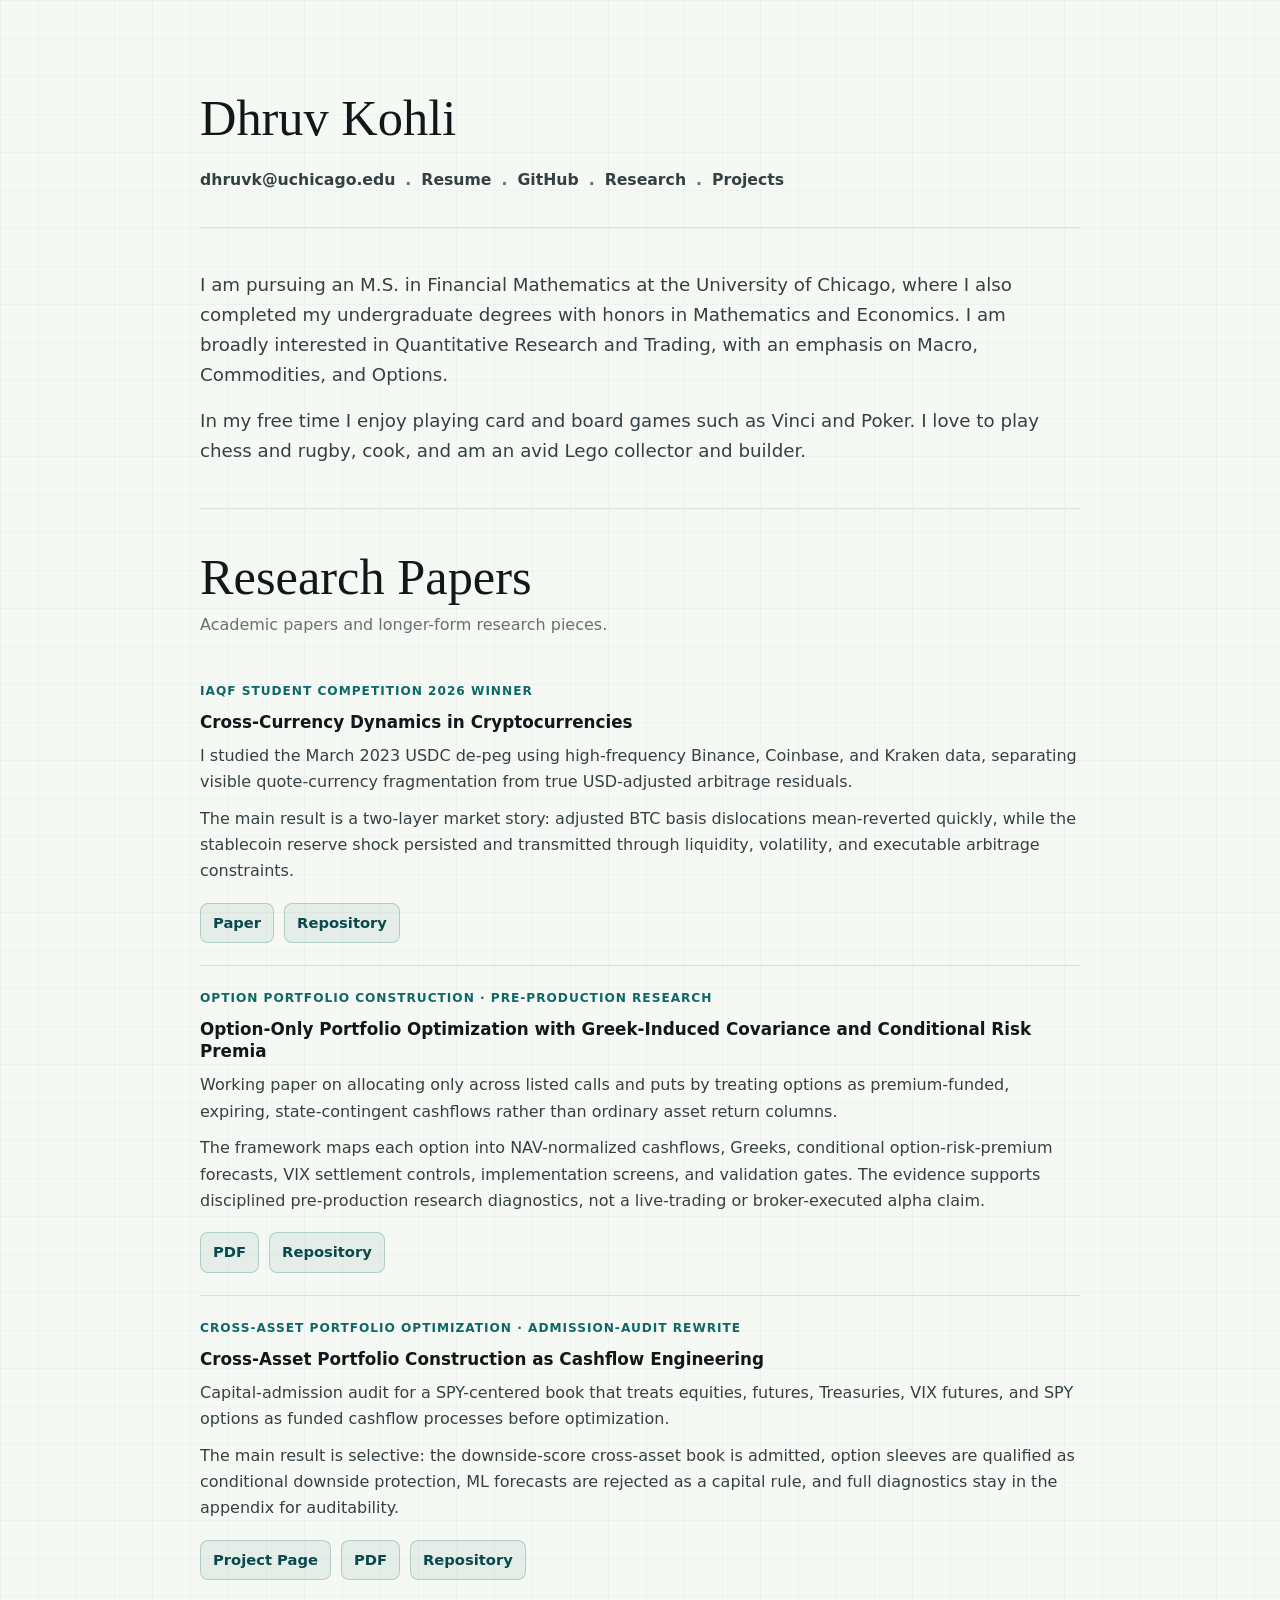
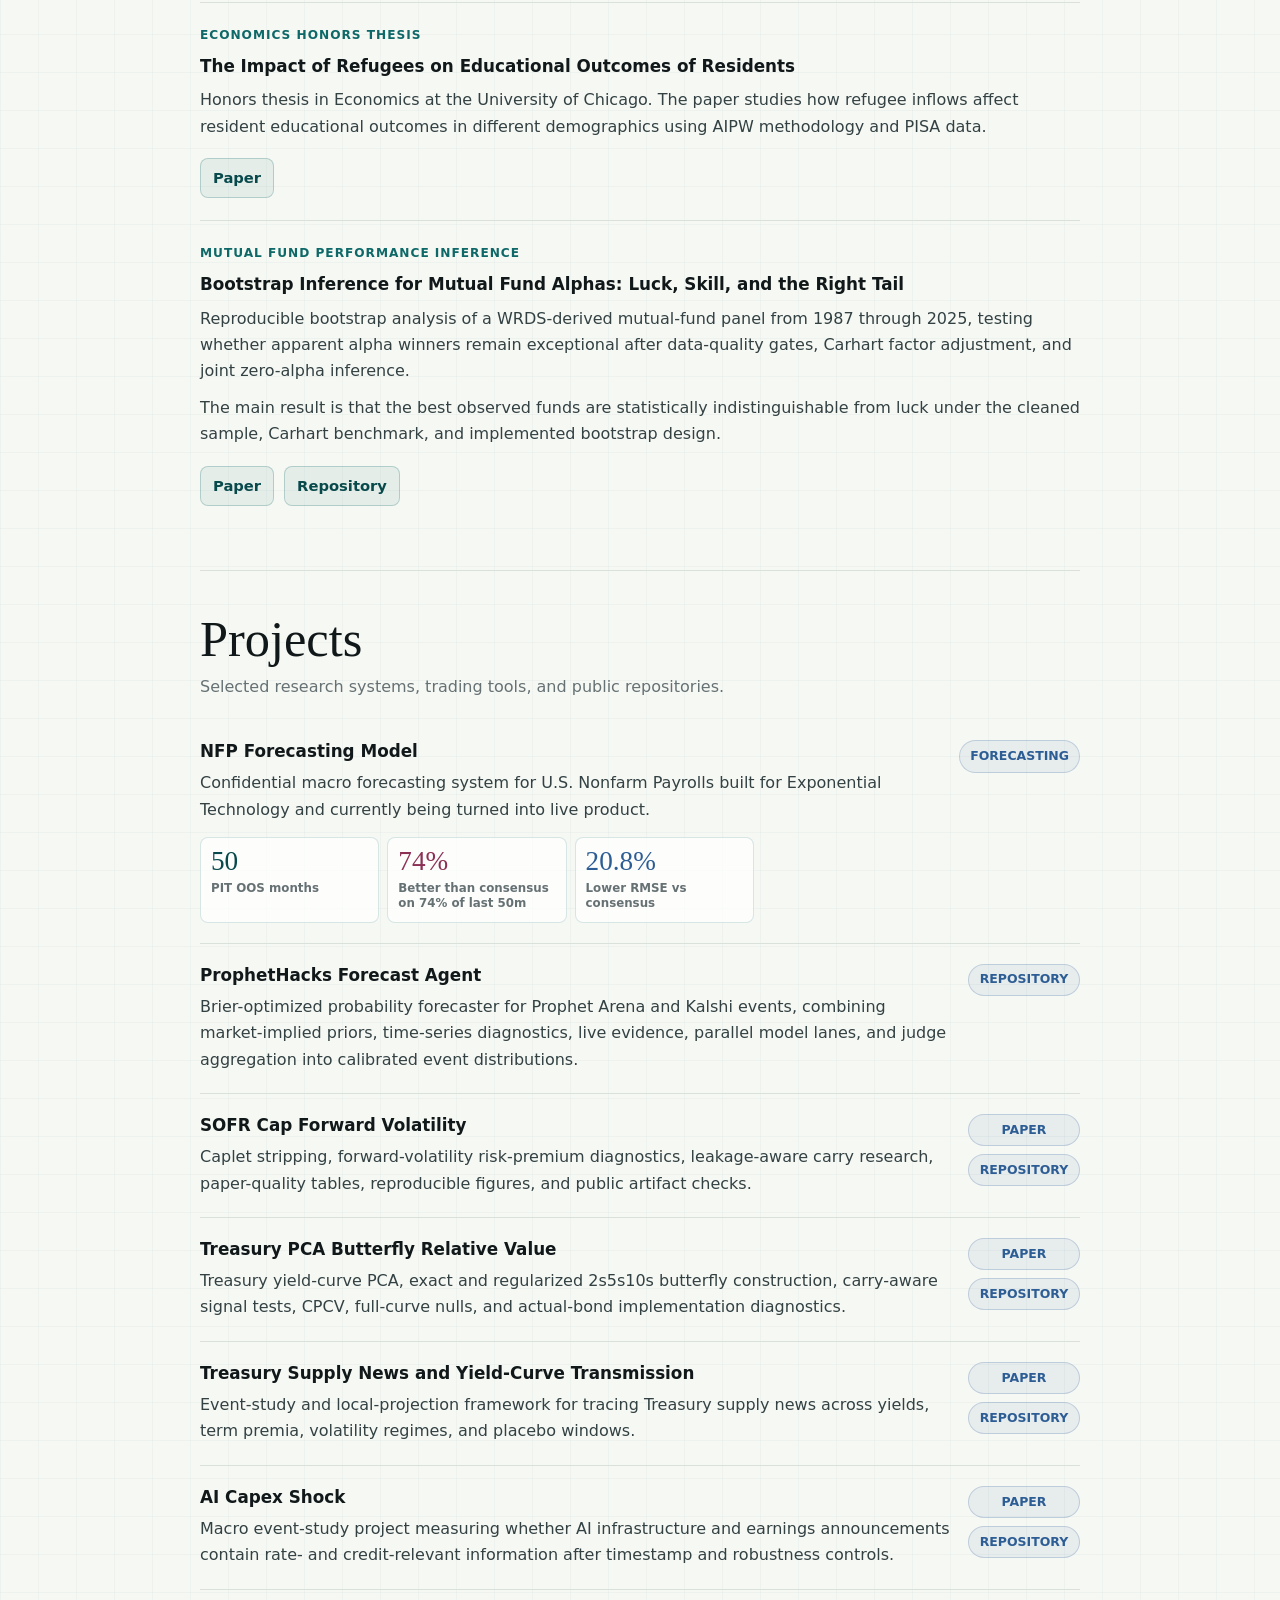
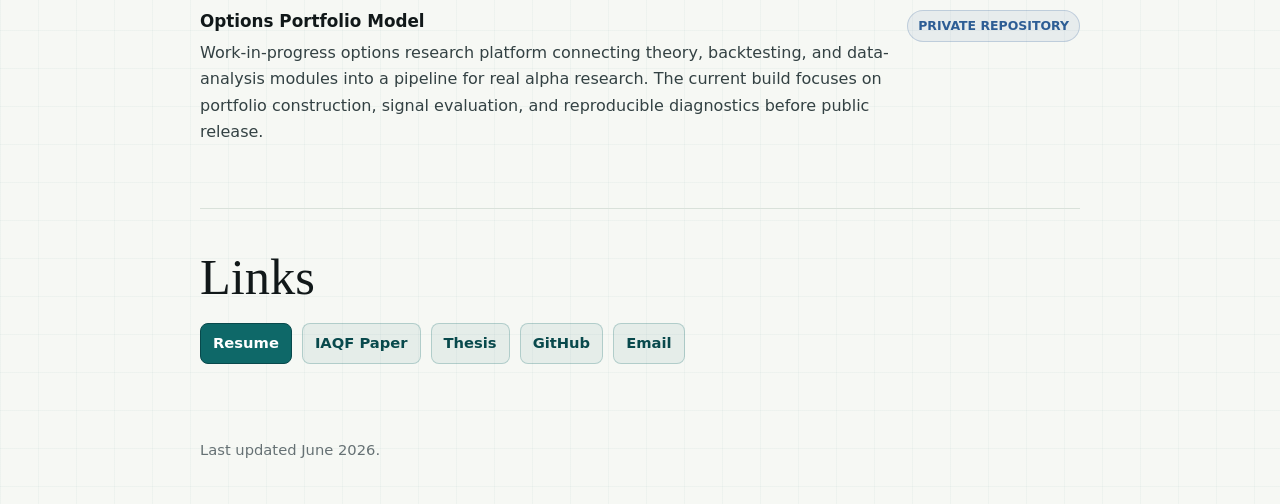
==== index.html @ 8ef43251 "Update cross-asset paper page" ====
<!doctype html>
<html lang="en">
  <head>
    <meta charset="utf-8">
    <meta name="viewport" content="width=device-width, initial-scale=1">
    <meta
      name="description"
      content="Dhruv Kohli's portfolio: papers, projects, market research systems, and resume."
    >
    <title>Dhruv Kohli</title>
    <link rel="stylesheet" href="styles.css">
  </head>
  <body>
    <a class="skip-link" href="#about">Skip to content</a>

    <main class="container">
      <header class="site-intro" id="top">
        <p class="eyebrow"></p>
        <h2>Dhruv Kohli</h2>

        <nav class="links" aria-label="Primary links">
          <a href="mailto:dhruvk@uchicago.edu">dhruvk@uchicago.edu</a>
          <span aria-hidden="true">.</span>
          <a href="assets/resume/Dhruv_Kohli_Resume.pdf">Resume</a>
          <span aria-hidden="true">.</span>
          <a href="https://github.com/dhruvk1432">GitHub</a>
          <span aria-hidden="true">.</span>
          <a href="#papers">Research</a>
          <span aria-hidden="true">.</span>
          <a href="#projects">Projects</a>
        </nav>
      </header>

      <section id="about" class="section about">
        <p>

          I am pursuing an M.S. in Financial Mathematics at the University of
          Chicago, where I also completed my undergraduate degrees with honors 
          in Mathematics and Economics. I am broadly interested in Quantitative Research
          and Trading, with an emphasis on Macro, Commodities, and Options. 
        </p>
        <p>
          In my free time I enjoy playing card and board games such as Vinci and Poker. 
          I love to play chess and rugby, cook, and am an avid Lego collector and builder.
        </p>
      </section>

      <section id="papers" class="section">
        <div class="section-heading">
          <h2>Research Papers</h2>
          <p>Academic papers and longer-form research pieces.</p>
        </div>

        <article class="paper-card">
          <div class="item-main">
            <p class="kicker">IAQF Student Competition 2026 Winner</p>
            <h3>
              <a href="assets/papers/IAQF_Inefficient_Markets_2026.pdf">
                Cross-Currency Dynamics in Cryptocurrencies
              </a>
            </h3>
            <p>
              I studied the March 2023 USDC de-peg using high-frequency Binance,
              Coinbase, and Kraken data, separating visible quote-currency
              fragmentation from true USD-adjusted arbitrage residuals.
            </p>
            <p>
              The main result is a two-layer market story: adjusted BTC basis
              dislocations mean-reverted quickly, while the stablecoin reserve
              shock persisted and transmitted through liquidity, volatility, and
              executable arbitrage constraints.
            </p>
          </div>

          <div class="action-links" aria-label="IAQF links">
            <a href="assets/papers/IAQF_Inefficient_Markets_2026.pdf">Paper</a>
            <a href="https://github.com/dhruvk1432/IAQF_2026_Inefficient_Markets">Repository</a>
          </div>
        </article>

        <article class="paper-card">
          <div class="item-main">
            <p class="kicker">Option Portfolio Construction · Pre-production Research</p>
            <h3>
              <a href="assets/papers/option_only_portfolio_optimization_dhruv_kohli.pdf?v=1.0.0">
                Option-Only Portfolio Optimization with Greek-Induced Covariance and Conditional Risk Premia
              </a>
            </h3>
            <p>
              Working paper on allocating only across listed calls and puts by
              treating options as premium-funded, expiring, state-contingent
              cashflows rather than ordinary asset return columns.
            </p>
            <p>
              The framework maps each option into NAV-normalized cashflows,
              Greeks, conditional option-risk-premium forecasts, VIX settlement
              controls, implementation screens, and validation gates. The
              evidence supports disciplined pre-production research diagnostics,
              not a live-trading or broker-executed alpha claim.
            </p>
          </div>

          <div class="action-links" aria-label="Option-only Markowitz paper links">
            <a href="assets/papers/option_only_portfolio_optimization_dhruv_kohli.pdf?v=1.0.0">PDF</a>
            <a href="https://github.com/dhruvk1432/Option_Portfolio_Greek_Risk_Premia">Repository</a>
          </div>
        </article>

        <article class="paper-card">
          <div class="item-main">
            <p class="kicker">Cross-Asset Portfolio Optimization &middot; Admission-Audit Rewrite</p>
            <h3>
              <a href="cross_asset_portfolio_cashflow_engineering.html">
                Cross-Asset Portfolio Construction as Cashflow Engineering
              </a>
            </h3>
            <p>
              Capital-admission audit for a SPY-centered book that treats
              equities, futures, Treasuries, VIX futures, and SPY options as
              funded cashflow processes before optimization.
            </p>
            <p>
              The main result is selective: the downside-score cross-asset book
              is admitted, option sleeves are qualified as conditional downside
              protection, ML forecasts are rejected as a capital rule, and full
              diagnostics stay in the appendix for auditability.
            </p>
          </div>

          <div class="action-links" aria-label="Cross-asset portfolio paper links">
            <a href="cross_asset_portfolio_cashflow_engineering.html">Project Page</a>
            <a href="assets/papers/cross_asset_portfolio_cashflow_engineering_dhruv_kohli.pdf?v=2026-06-27">PDF</a>
            <a href="https://github.com/dhruvk1432/Cross_Asset_Portfolio_Optimization">Repository</a>
          </div>
        </article>

        <article class="paper-card">
          <div class="item-main">
            <p class="kicker">Economics Honors Thesis</p>
            <h3>
              <a href="assets/papers/Dhruv_Kohli_Honors_Thesis.pdf">
                The Impact of Refugees on Educational Outcomes of Residents
              </a>
            </h3>
            <p>
              Honors thesis in Economics at the University of Chicago. The paper
              studies how refugee inflows affect resident educational outcomes in 
              different demographics using AIPW methodology and PISA data.
              
            </p>
          </div>
          <div class="action-links" aria-label="Thesis links">
            <a href="assets/papers/Dhruv_Kohli_Honors_Thesis.pdf">Paper</a>
          </div>
        </article>

        <article class="paper-card">
          <div class="item-main">
            <p class="kicker">Mutual Fund Performance Inference</p>
            <h3>
              <a href="assets/papers/Bootstrap_Inference_Mutual_Fund_Alphas.pdf">
                Bootstrap Inference for Mutual Fund Alphas: Luck, Skill, and the Right Tail
              </a>
            </h3>
            <p>
              Reproducible bootstrap analysis of a WRDS-derived mutual-fund
              panel from 1987 through 2025, testing whether apparent alpha
              winners remain exceptional after data-quality gates, Carhart
              factor adjustment, and joint zero-alpha inference.
            </p>
            <p>
              The main result is that the best observed funds are statistically
              indistinguishable from luck under the cleaned sample, Carhart
              benchmark, and implemented bootstrap design.
            </p>
          </div>
          <div class="action-links" aria-label="Mutual fund bootstrap paper links">
            <a href="assets/papers/Bootstrap_Inference_Mutual_Fund_Alphas.pdf">Paper</a>
            <a href="https://github.com/dhruvk1432/Mutual-Fund-Bootstrap-Inference">Repository</a>
          </div>
        </article>
      </section>

      <section id="projects" class="section">
        <div class="section-heading">
          <h2>Projects</h2>
          <p>Selected research systems, trading tools, and public repositories.</p>
        </div>

        <ul class="project-list">
          <li>
            <div>
              <h3>NFP Forecasting Model</h3>
              <p>
                Confidential macro forecasting system for U.S. Nonfarm Payrolls built 
                for Exponential Technology and currently being turned into live product.
                
              </p>
              <dl class="project-metrics" aria-label="NFP forecasting headline results">
                <div>
                  <dt>50</dt>
                  <dd>PIT OOS months</dd>
                </div>
                <div>
                  <dt>74%</dt>
                  <dd>Better than consensus on 74% of last 50m</dd>
                </div>
                <div>
                  <dt>20.8%</dt>
                  <dd>Lower RMSE vs consensus</dd>
                </div>
              </dl>
            </div>
            <span>Forecasting</span>
          </li>
          <li>
            <div>
              <h3>ProphetHacks Forecast Agent</h3>
              <p>
                Brier-optimized probability forecaster for Prophet Arena and
                Kalshi events, combining market-implied priors, time-series
                diagnostics, live evidence, parallel model lanes, and judge
                aggregation into calibrated event distributions.
              </p>
            </div>
            <div class="project-actions" aria-label="ProphetHacks Forecast Agent links">
              <a href="https://github.com/dhruvk1432/ProphetHacks">Repository</a>
            </div>
          </li>
          <li>
            <div>
              <h3>SOFR Cap Forward Volatility</h3>
              <p>
                Caplet stripping, forward-volatility risk-premium diagnostics,
                leakage-aware carry research, paper-quality tables, reproducible
                figures, and public artifact checks.
              </p>
            </div>
            <div class="project-actions" aria-label="SOFR Cap Forward Volatility links">
              <a href="assets/papers/SOFR_Cap_Forward_Volatility.pdf">Paper</a>
              <a href="https://github.com/dhruvk1432/SOFR_Cap_Forward_Volatility">Repository</a>
            </div>
          </li>
          <li>
            <div>
              <h3>Treasury PCA Butterfly Relative Value</h3>
              <p>
                Treasury yield-curve PCA, exact and regularized 2s5s10s
                butterfly construction, carry-aware signal tests, CPCV,
                full-curve nulls, and actual-bond implementation diagnostics.
              </p>
            </div>
            <div class="project-actions" aria-label="Treasury PCA Butterfly Relative Value links">
              <a href="assets/papers/Treasury_PCA_Butterfly_Relative_Value.pdf">Paper</a>
              <a href="https://github.com/dhruvk1432/Treasury-PCA-Butterfly-Relative-Value">Repository</a>
            </div>
          </li>
          <li>
            <div>
              <h3>Treasury Supply News and Yield-Curve Transmission</h3>
              <p>
                Event-study and local-projection framework for tracing Treasury
                supply news across yields, term premia, volatility regimes, and
                placebo windows.
              </p>
            </div>
            <div class="project-actions" aria-label="Treasury Supply News and Yield-Curve Transmission links">
              <a href="assets/papers/Treasury_Supply_News_Yield_Curve_Transmission.pdf">Paper</a>
              <a href="https://github.com/dhruvk1432/Advanced-Time-Series-Analysis/tree/main/Treasury-Supply-News-Yield-Curve-Transmission">Repository</a>
            </div>
          </li>
          <li>
            <div>
              <h3>AI Capex Shock</h3>
              <p>
                Macro event-study project measuring whether AI infrastructure
                and earnings announcements contain rate- and credit-relevant
                information after timestamp and robustness controls.
              </p>
            </div>
            <div class="project-actions" aria-label="AI Capex Shock links">
              <a href="assets/papers/AI_Capex_Shock.pdf">Paper</a>
              <a href="https://github.com/dhruvk1432/Advanced-Time-Series-Analysis/tree/main/AI-Capex-Shock">Repository</a>
            </div>
          </li>
          <li>
            <div>
              <h3>Options Portfolio Model</h3>
              <p>
                Work-in-progress options research platform connecting theory,
                backtesting, and data-analysis modules into a pipeline for real
                alpha research. The current build focuses on portfolio
                construction, signal evaluation, and reproducible diagnostics
                before public release.
              </p>
            </div>
            <div class="project-actions" aria-label="Options Portfolio Model links">
              <a href="https://github.com/dhruvk1432/Options_Portfolio_Model">Private Repository</a>
            </div>
          </li>
        </ul>
      </section>

      <section id="links" class="section">
        <div class="section-heading">
          <h2>Links</h2>
        </div>

        <div class="button-row">
          <a class="button primary" href="assets/resume/Dhruv_Kohli_Resume.pdf">Resume</a>
          <a class="button" href="assets/papers/IAQF_Inefficient_Markets_2026.pdf">IAQF Paper</a>
          <a class="button" href="assets/papers/Dhruv_Kohli_Honors_Thesis.pdf">Thesis</a>
          <a class="button" href="https://github.com/dhruvk1432">GitHub</a>
          <a class="button" href="mailto:dhruvk@uchicago.edu">Email</a>
        </div>
      </section>

      <footer class="site-footer">
        <p>Last updated June 2026.</p>
      </footer>
    </main>
  </body>
</html>
---- styles.css ----
:root {
  --bg: #f6f8f4;
  --ink: #111819;
  --ink-soft: #334143;
  --muted: #667174;
  --line: #d9e1da;
  --surface: #ffffff;
  --surface-soft: #f0f5ef;
  --teal: #0e6868;
  --teal-dark: #08494c;
  --berry: #8c3155;
  --amber: #b36522;
  --blue: #2d5d95;
  --max: 880px;
  --shadow: 0 16px 44px rgba(17, 24, 25, 0.08);
}

* {
  box-sizing: border-box;
}

html {
  scroll-behavior: smooth;
}

body {
  margin: 0;
  background:
    linear-gradient(90deg, rgba(14, 104, 104, 0.035) 1px, transparent 1px),
    linear-gradient(rgba(14, 104, 104, 0.035) 1px, transparent 1px),
    var(--bg);
  background-size: 38px 38px;
  color: var(--ink);
  font-family: Inter, ui-sans-serif, system-ui, -apple-system, BlinkMacSystemFont, "Segoe UI", sans-serif;
  line-height: 1.65;
}

a {
  color: var(--teal-dark);
  text-decoration-thickness: 1px;
  text-underline-offset: 0.18em;
}

a:hover,
a:focus-visible {
  color: var(--berry);
}

.skip-link {
  position: fixed;
  top: 12px;
  left: 12px;
  z-index: 10;
  padding: 9px 12px;
  border-radius: 8px;
  background: var(--ink);
  color: #ffffff;
  font-weight: 800;
  transform: translateY(-160%);
}

.skip-link:focus {
  transform: translateY(0);
}

.container {
  width: min(var(--max), calc(100% - 36px));
  margin: 0 auto;
  padding: clamp(46px, 8vw, 82px) 0 42px;
}

.site-intro {
  padding-bottom: 34px;
  border-bottom: 1px solid var(--line);
}

.eyebrow,
.kicker {
  margin: 0 0 10px;
  color: var(--teal);
  font-size: 0.76rem;
  font-weight: 900;
  letter-spacing: 0.08em;
  text-transform: uppercase;
}

h1,
h2,
h3,
p {
  overflow-wrap: break-word;
}

h1 {
  margin: 0;
  color: var(--ink);
  font-family: Georgia, "Times New Roman", serif;
  font-size: clamp(3.6rem, 12vw, 7rem);
  font-weight: 500;
  letter-spacing: 0;
  line-height: 0.92;
}

h2 {
  margin: 0;
  font-family: Georgia, "Times New Roman", serif;
  font-size: clamp(1.95rem, 5vw, 3.15rem);
  font-weight: 500;
  letter-spacing: 0;
  line-height: 1.05;
}

h3 {
  margin: 0;
  font-size: 1.05rem;
  font-weight: 850;
  line-height: 1.32;
}

p {
  margin: 0;
}

.links {
  display: flex;
  flex-wrap: wrap;
  gap: 7px 10px;
  margin-top: 22px;
  color: var(--muted);
  font-size: 0.98rem;
  font-weight: 720;
}

.links a {
  color: var(--ink-soft);
  text-decoration: none;
}

.links a:hover,
.links a:focus-visible {
  color: var(--teal-dark);
  text-decoration: underline;
}

.section {
  padding: 42px 0;
  border-bottom: 1px solid var(--line);
}

.section:last-of-type {
  border-bottom: 0;
}

.about {
  color: var(--ink-soft);
  font-size: clamp(1.03rem, 2vw, 1.14rem);
}

.about p + p {
  margin-top: 16px;
}

.section-heading {
  margin-bottom: 20px;
}

.section-heading p {
  margin-top: 8px;
  color: var(--muted);
}

.paper-card {
  padding: 22px 0;
  border-top: 1px solid var(--line);
}

.paper-card:first-of-type {
  border-top: 0;
}

.paper-card h3 a,
.project-list h3 a {
  color: var(--ink);
  text-decoration: none;
}

.paper-card h3 a:hover,
.paper-card h3 a:focus-visible,
.project-list h3 a:hover,
.project-list h3 a:focus-visible {
  color: var(--teal-dark);
  text-decoration: underline;
}

.item-main p:not(.kicker) {
  margin-top: 10px;
  color: var(--ink-soft);
}

.featured-paper {
  padding: 24px;
  border: 1px solid rgba(14, 104, 104, 0.18);
  border-radius: 8px;
  background: rgba(255, 255, 255, 0.72);
  box-shadow: var(--shadow);
}

.result-bubbles {
  display: grid;
  grid-template-columns: repeat(4, minmax(0, 1fr));
  gap: 10px;
  margin: 22px 0 0;
}

.result-bubbles div {
  min-height: 118px;
  padding: 14px;
  border: 1px solid var(--line);
  border-radius: 8px;
  background: var(--surface);
}

.result-bubbles dt {
  margin: 0;
  color: var(--teal-dark);
  font-family: Georgia, "Times New Roman", serif;
  font-size: clamp(1.6rem, 3.4vw, 2.45rem);
  line-height: 0.95;
}

.result-bubbles div:nth-child(2) dt {
  color: var(--berry);
}

.result-bubbles div:nth-child(3) dt {
  color: var(--blue);
}

.result-bubbles div:nth-child(4) dt {
  color: var(--amber);
}

.result-bubbles dd {
  margin: 9px 0 0;
  color: var(--muted);
  font-size: 0.88rem;
  line-height: 1.38;
}

.paper-results {
  margin-bottom: 4px;
}

.paper-results div {
  min-height: 150px;
}

.paper-results dt {
  font-size: clamp(1.2rem, 2.4vw, 1.72rem);
}

.action-links,
.button-row {
  display: flex;
  flex-wrap: wrap;
  gap: 10px;
  margin-top: 18px;
}

.action-links a,
.button {
  display: inline-flex;
  min-height: 39px;
  align-items: center;
  padding: 7px 12px;
  border: 1px solid rgba(14, 104, 104, 0.24);
  border-radius: 8px;
  background: rgba(14, 104, 104, 0.07);
  color: var(--teal-dark);
  font-size: 0.92rem;
  font-weight: 820;
  text-decoration: none;
}

.action-links a:hover,
.action-links a:focus-visible,
.button:hover,
.button:focus-visible {
  border-color: rgba(14, 104, 104, 0.48);
  background: #ffffff;
  color: var(--berry);
}

.button.primary {
  border-color: var(--teal-dark);
  background: var(--teal);
  color: #ffffff;
}

.button.primary:hover,
.button.primary:focus-visible {
  background: var(--teal-dark);
  color: #ffffff;
}

.project-list,
.plain-list {
  display: grid;
  gap: 0;
  margin: 0;
  padding: 0;
  list-style: none;
}

.project-list li {
  display: grid;
  grid-template-columns: minmax(0, 1fr) auto;
  gap: 18px;
  padding: 20px 0;
  border-top: 1px solid var(--line);
  align-items: start;
}

.project-list li:first-child {
  border-top: 0;
}

.project-list p,
.plain-list li {
  margin-top: 8px;
  color: var(--ink-soft);
}

.project-metrics {
  display: grid;
  grid-template-columns: repeat(4, minmax(0, 1fr));
  gap: 8px;
  margin: 14px 0 0;
}

.project-metrics div {
  min-height: 78px;
  padding: 10px;
  border: 1px solid rgba(14, 104, 104, 0.16);
  border-radius: 8px;
  background: rgba(255, 255, 255, 0.72);
}

.project-metrics dt {
  color: var(--teal-dark);
  font-family: Georgia, "Times New Roman", serif;
  font-size: clamp(1.25rem, 2.6vw, 1.7rem);
  line-height: 1;
}

.project-metrics div:nth-child(2) dt {
  color: var(--berry);
}

.project-metrics div:nth-child(3) dt {
  color: var(--blue);
}

.project-metrics div:nth-child(4) dt {
  color: var(--amber);
}

.project-metrics dd {
  margin: 6px 0 0;
  color: var(--muted);
  font-size: 0.74rem;
  font-weight: 720;
  line-height: 1.28;
}

.project-list span {
  display: inline-flex;
  min-height: 32px;
  align-items: center;
  padding: 5px 10px;
  border: 1px solid rgba(45, 93, 149, 0.22);
  border-radius: 999px;
  background: rgba(45, 93, 149, 0.07);
  color: var(--blue);
  font-size: 0.78rem;
  font-weight: 900;
  white-space: nowrap;
  text-transform: uppercase;
}

.project-actions {
  display: grid;
  gap: 8px;
  min-width: 112px;
}

.project-actions a {
  display: inline-flex;
  min-height: 32px;
  align-items: center;
  justify-content: center;
  padding: 5px 10px;
  border: 1px solid rgba(45, 93, 149, 0.22);
  border-radius: 999px;
  background: rgba(45, 93, 149, 0.07);
  color: var(--blue);
  font-size: 0.78rem;
  font-weight: 900;
  line-height: 1.15;
  text-decoration: none;
  text-transform: uppercase;
}

.project-actions a:hover,
.project-actions a:focus-visible {
  border-color: rgba(14, 104, 104, 0.46);
  background: #ffffff;
  color: var(--berry);
}

.paper-page .site-intro {
  padding-bottom: 28px;
}

.paper-detail {
  color: var(--ink-soft);
  font-size: clamp(1rem, 1.8vw, 1.08rem);
}

.paper-detail p + p {
  margin-top: 14px;
}

.paper-byline {
  margin-bottom: 14px;
  color: var(--ink);
  font-weight: 820;
}

.paper-actions {
  display: flex;
  flex-wrap: wrap;
  gap: 10px;
  margin-top: 20px;
}

.repro-block {
  overflow-x: auto;
  margin: 0;
  padding: 16px;
  border: 1px solid rgba(14, 104, 104, 0.18);
  border-radius: 8px;
  background: var(--surface);
  color: var(--ink);
  font-size: 0.91rem;
  line-height: 1.55;
}

.disclaimer {
  margin-top: 16px;
  color: var(--muted);
  font-size: 0.94rem;
}

.figure-grid {
  display: grid;
  gap: 22px;
}

.figure-grid figure {
  margin: 0;
  padding: 0;
}

.figure-grid img {
  display: block;
  width: 100%;
  height: auto;
  border: 1px solid var(--line);
  border-radius: 8px;
  background: #ffffff;
}

.figure-grid figcaption {
  margin-top: 9px;
  color: var(--muted);
  font-size: 0.9rem;
  line-height: 1.42;
}

.plain-list li {
  padding: 15px 0;
  border-top: 1px solid var(--line);
}

.plain-list li:first-child {
  border-top: 0;
}

.site-footer {
  padding-top: 32px;
  color: var(--muted);
  font-size: 0.92rem;
}

@media (max-width: 760px) {
  .container {
    width: min(100% - 28px, var(--max));
    padding-top: 34px;
  }

  .section {
    padding: 34px 0;
  }

  .featured-paper {
    padding: 18px;
  }

  .result-bubbles {
    grid-template-columns: repeat(2, minmax(0, 1fr));
  }

  .project-list li {
    grid-template-columns: minmax(0, 1fr);
    gap: 10px;
  }

  .project-list span,
  .project-actions {
    width: fit-content;
  }

  .project-actions {
    grid-auto-flow: column;
    grid-auto-columns: max-content;
  }
}

@media (max-width: 460px) {
  .links {
    display: block;
  }

  .links span {
    display: none;
  }

  .links a {
    display: inline-block;
    margin: 0 12px 8px 0;
  }

  .result-bubbles {
    grid-template-columns: 1fr;
  }

  .project-metrics {
    grid-template-columns: repeat(2, minmax(0, 1fr));
  }
}
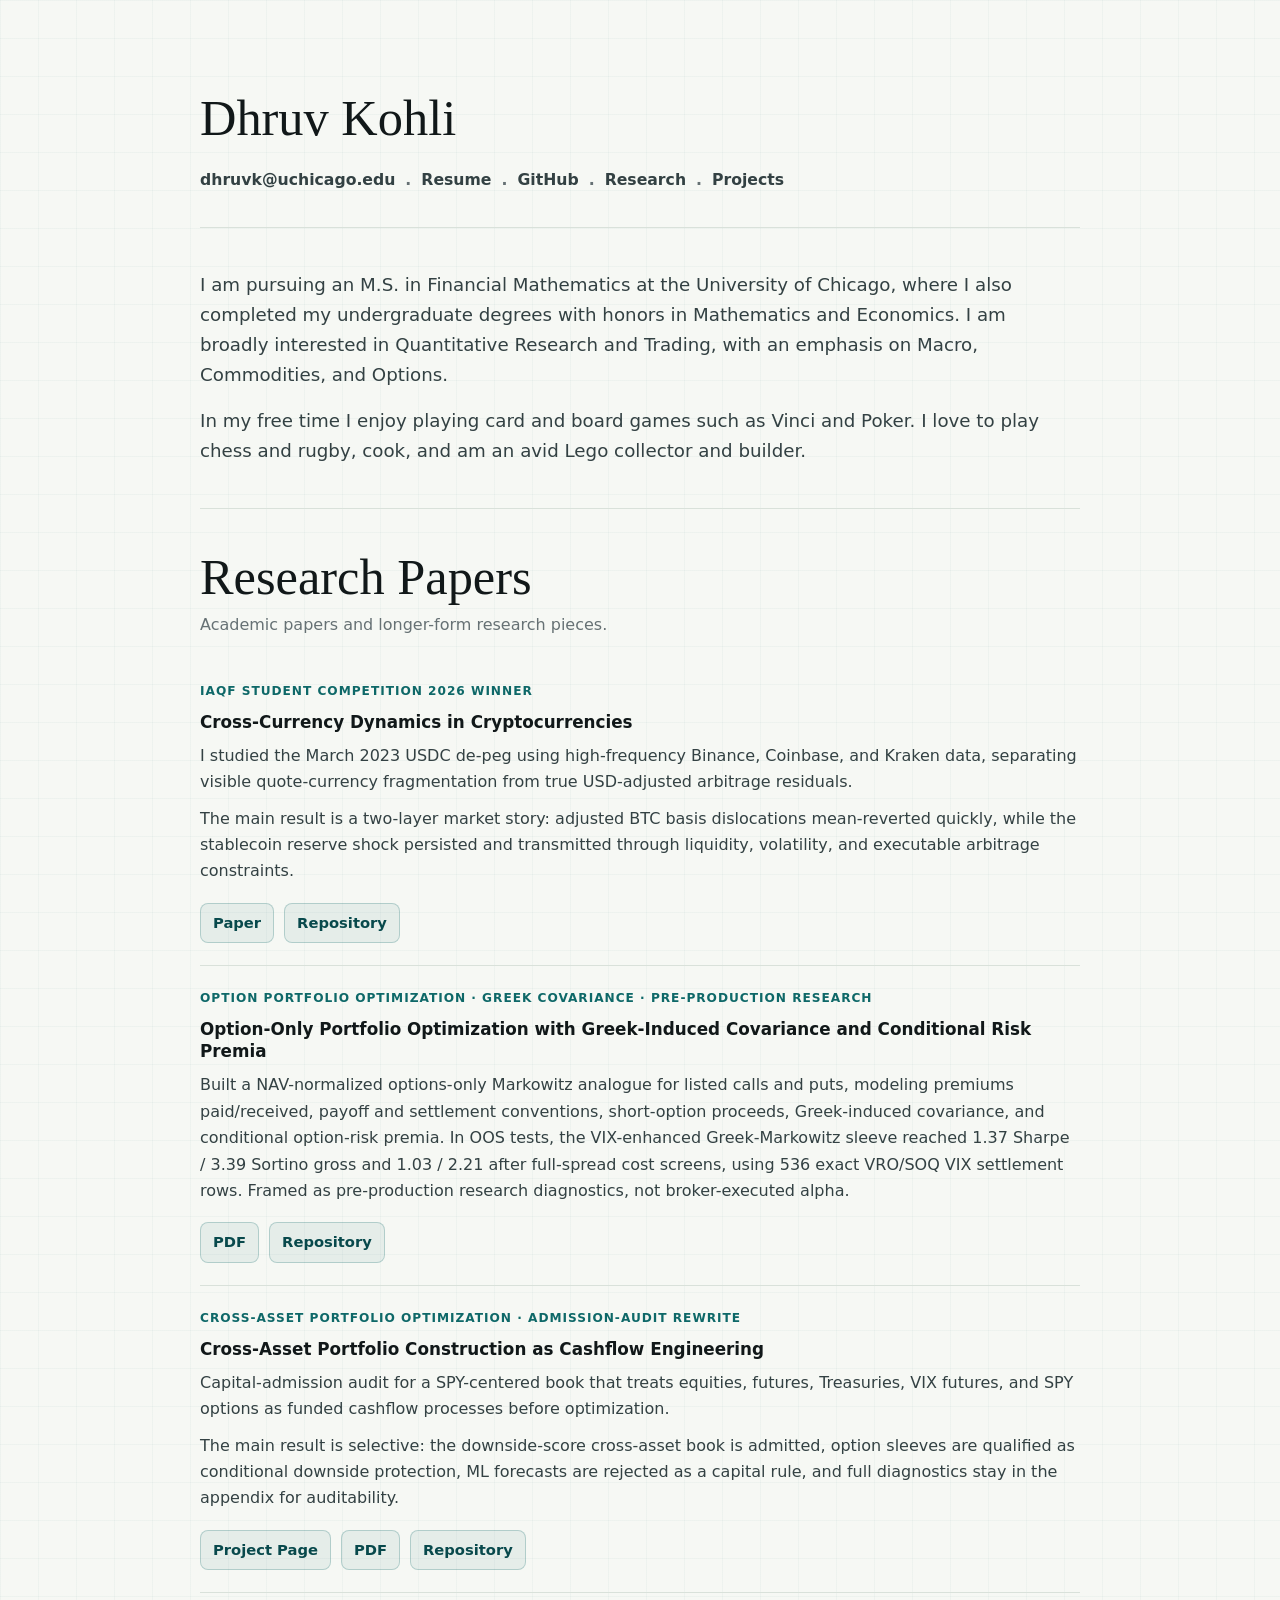
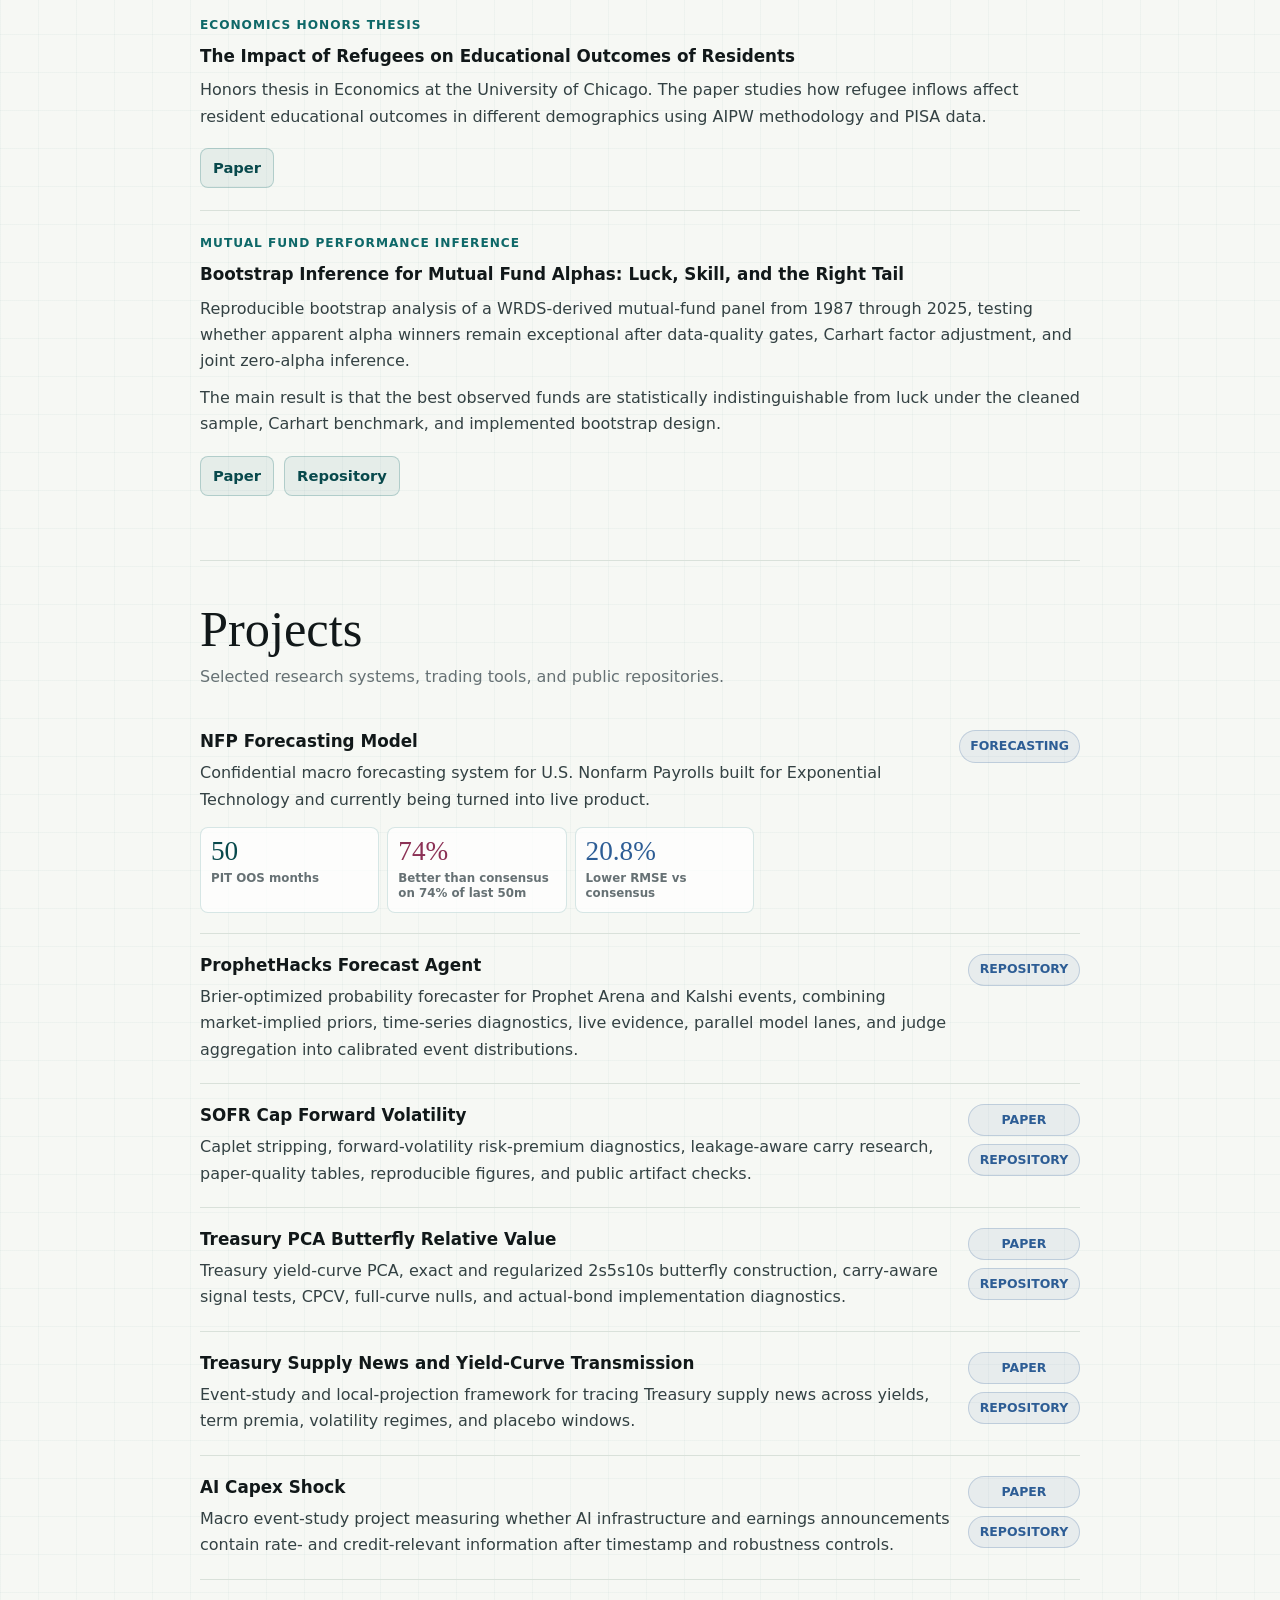
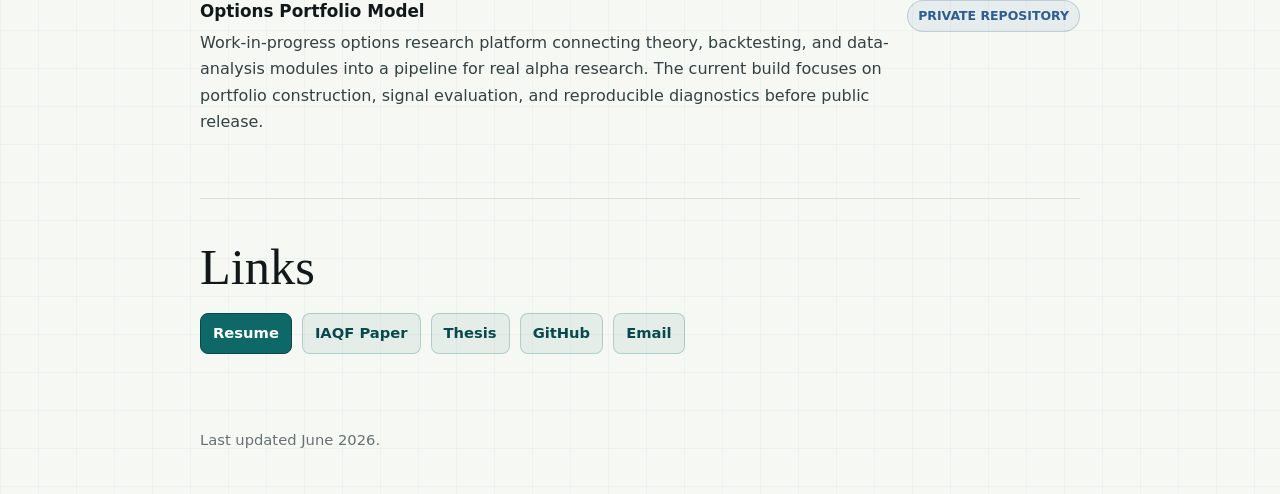
==== commit f386eef4: "Update option paper website description" ====
--- a/index.html
+++ b/index.html
@@ -80,27 +80,25 @@
 
         <article class="paper-card">
           <div class="item-main">
-            <p class="kicker">Option Portfolio Construction · Pre-production Research</p>
+            <p class="kicker">Option Portfolio Optimization · Greek Covariance · Pre-production Research</p>
             <h3>
               <a href="assets/papers/option_only_portfolio_optimization_dhruv_kohli.pdf?v=1.0.0">
                 Option-Only Portfolio Optimization with Greek-Induced Covariance and Conditional Risk Premia
               </a>
             </h3>
             <p>
-              Working paper on allocating only across listed calls and puts by
-              treating options as premium-funded, expiring, state-contingent
-              cashflows rather than ordinary asset return columns.
-            </p>
-            <p>
-              The framework maps each option into NAV-normalized cashflows,
-              Greeks, conditional option-risk-premium forecasts, VIX settlement
-              controls, implementation screens, and validation gates. The
-              evidence supports disciplined pre-production research diagnostics,
-              not a live-trading or broker-executed alpha claim.
-            </p>
-          </div>
-
-          <div class="action-links" aria-label="Option-only Markowitz paper links">
+              Built a NAV-normalized options-only Markowitz analogue for listed
+              calls and puts, modeling premiums paid/received, payoff and
+              settlement conventions, short-option proceeds, Greek-induced
+              covariance, and conditional option-risk premia. In OOS tests, the
+              VIX-enhanced Greek-Markowitz sleeve reached 1.37 Sharpe / 3.39
+              Sortino gross and 1.03 / 2.21 after full-spread cost screens,
+              using 536 exact VRO/SOQ VIX settlement rows. Framed as
+              pre-production research diagnostics, not broker-executed alpha.
+            </p>
+          </div>
+
+          <div class="action-links" aria-label="Option-only portfolio optimization paper links">
             <a href="assets/papers/option_only_portfolio_optimization_dhruv_kohli.pdf?v=1.0.0">PDF</a>
             <a href="https://github.com/dhruvk1432/Option_Portfolio_Greek_Risk_Premia">Repository</a>
           </div>
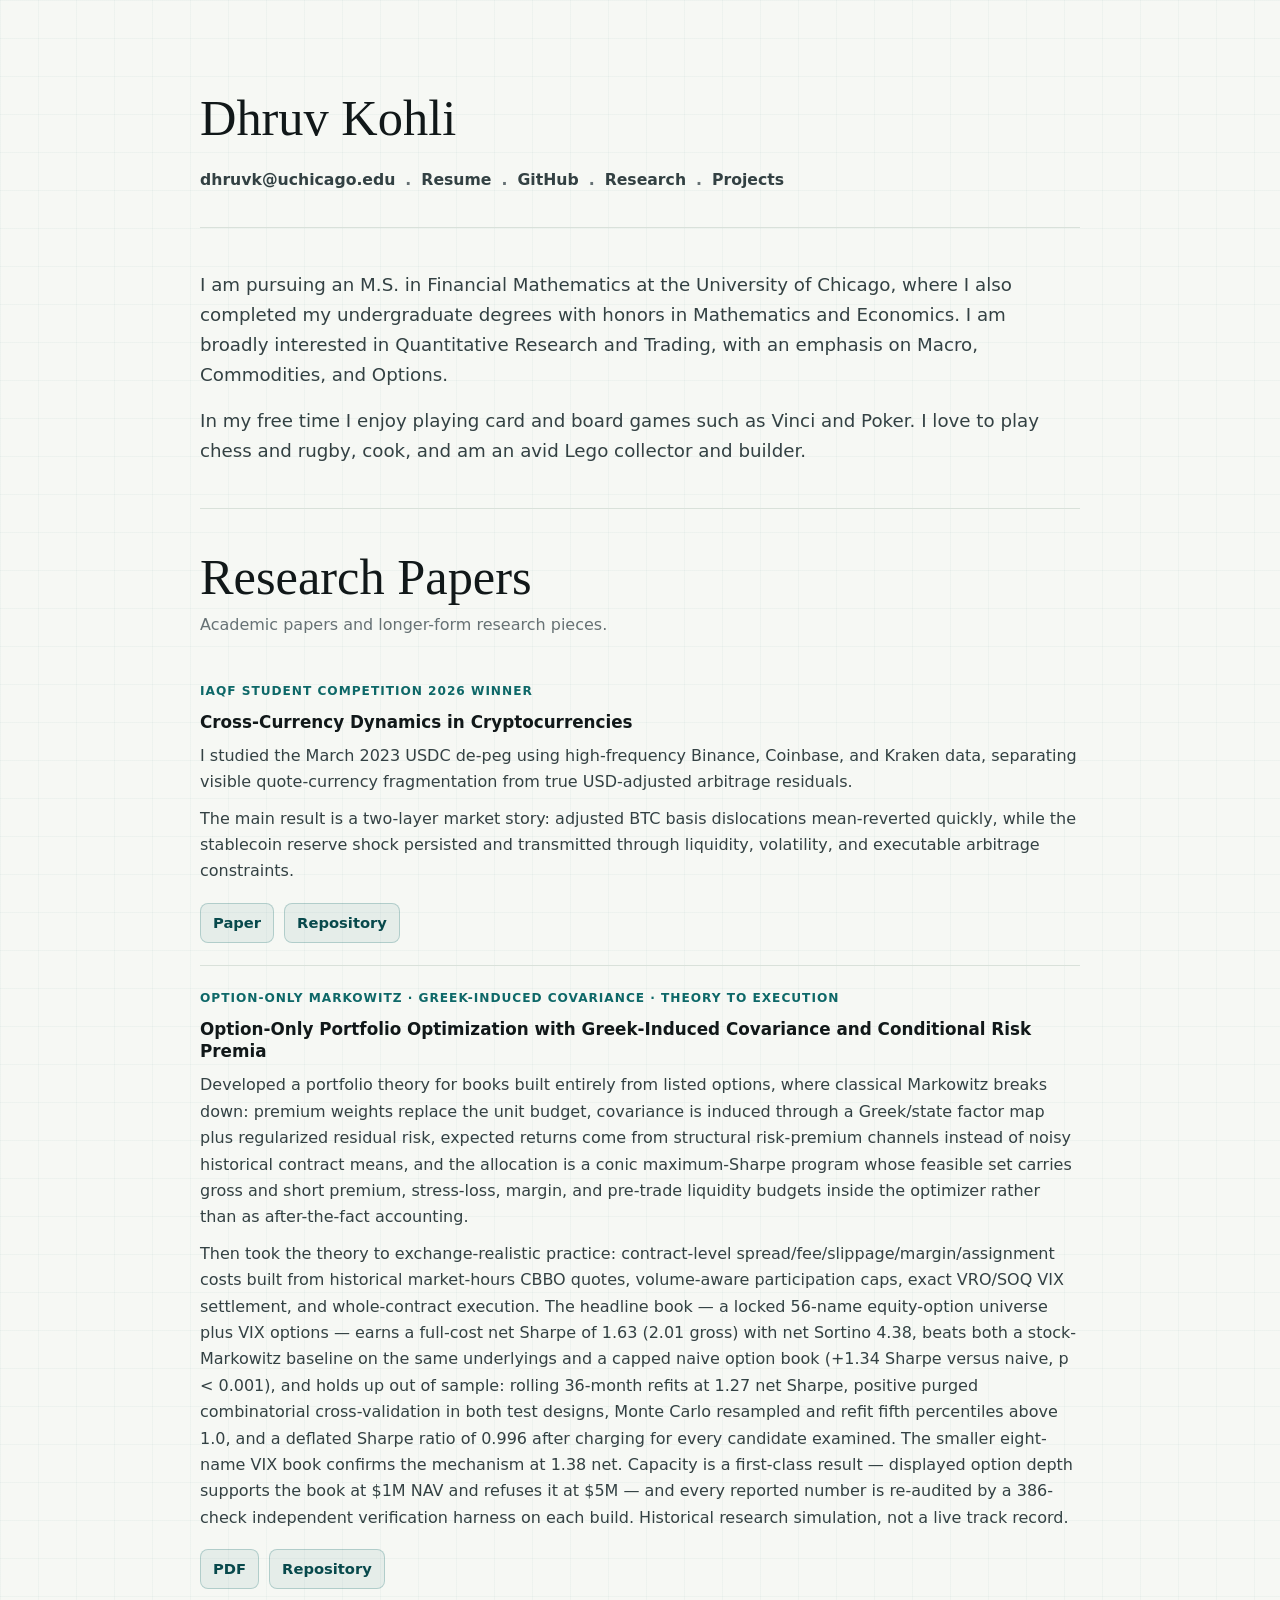
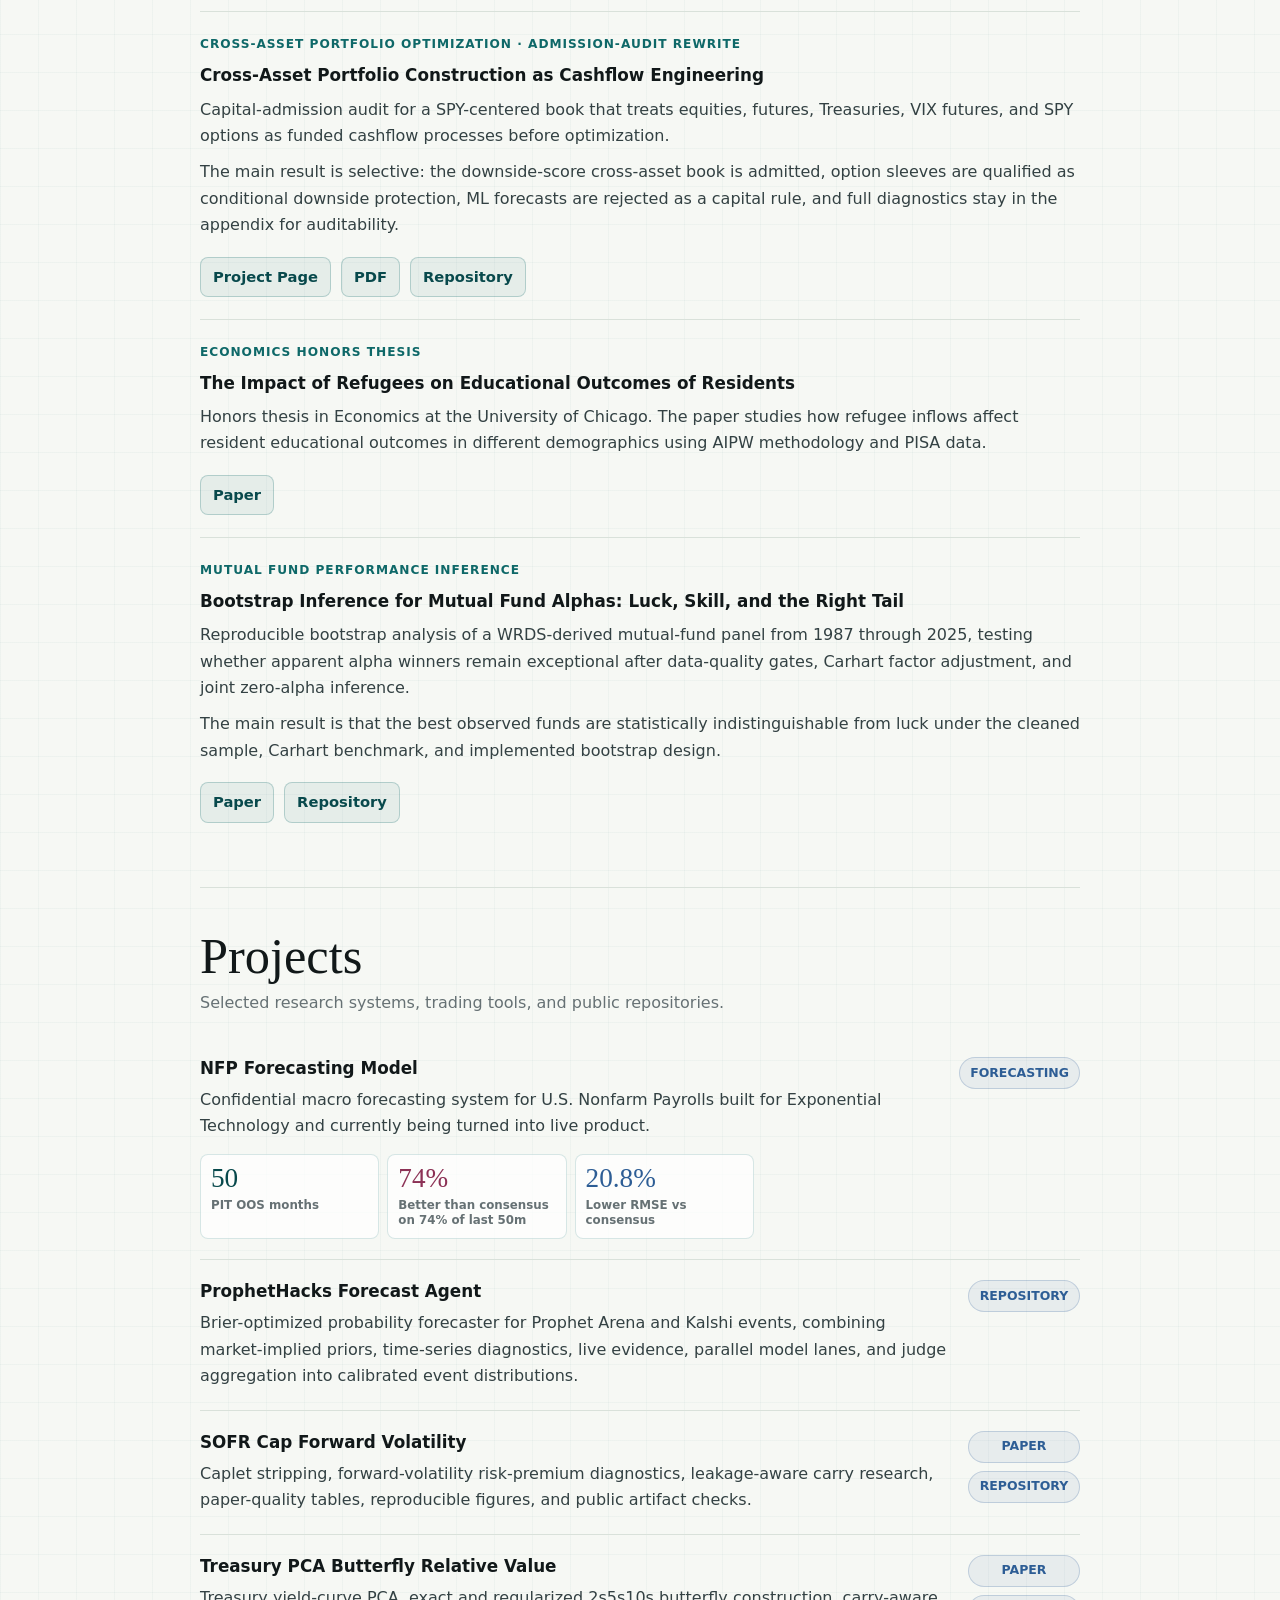
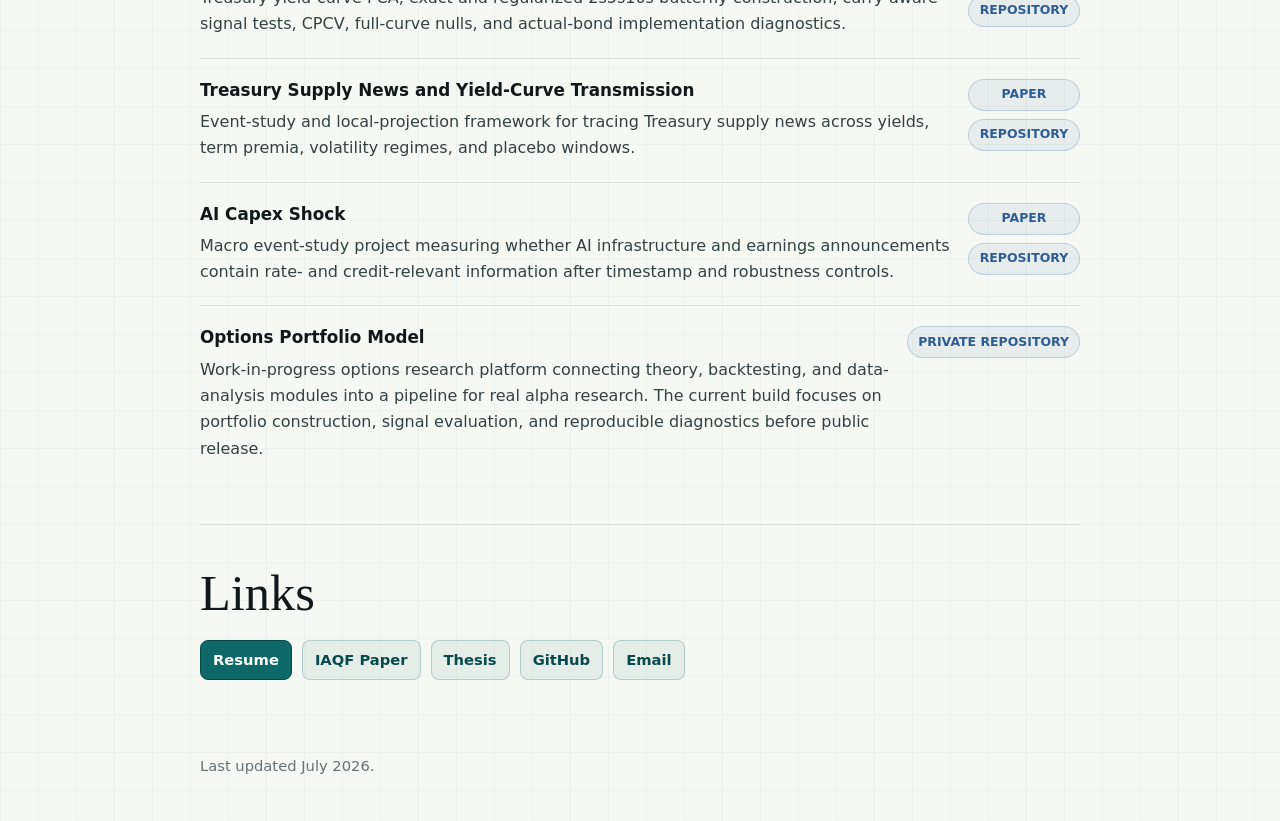
==== commit 901d6c85: "Update option paper: final PDF, stronger theory-to-practice blurb Replace the option-only portfolio " ====
--- a/index.html
+++ b/index.html
@@ -80,26 +80,48 @@
 
         <article class="paper-card">
           <div class="item-main">
-            <p class="kicker">Option Portfolio Optimization · Greek Covariance · Pre-production Research</p>
-            <h3>
-              <a href="assets/papers/option_only_portfolio_optimization_dhruv_kohli.pdf?v=1.0.0">
+            <p class="kicker">Option-Only Markowitz &middot; Greek-Induced Covariance &middot; Theory to Execution</p>
+            <h3>
+              <a href="assets/papers/option_only_portfolio_optimization_dhruv_kohli.pdf?v=2026-07-08">
                 Option-Only Portfolio Optimization with Greek-Induced Covariance and Conditional Risk Premia
               </a>
             </h3>
             <p>
-              Built a NAV-normalized options-only Markowitz analogue for listed
-              calls and puts, modeling premiums paid/received, payoff and
-              settlement conventions, short-option proceeds, Greek-induced
-              covariance, and conditional option-risk premia. In OOS tests, the
-              VIX-enhanced Greek-Markowitz sleeve reached 1.37 Sharpe / 3.39
-              Sortino gross and 1.03 / 2.21 after full-spread cost screens,
-              using 536 exact VRO/SOQ VIX settlement rows. Framed as
-              pre-production research diagnostics, not broker-executed alpha.
+              Developed a portfolio theory for books built entirely from listed
+              options, where classical Markowitz breaks down: premium weights
+              replace the unit budget, covariance is induced through a
+              Greek/state factor map plus regularized residual risk, expected
+              returns come from structural risk-premium channels instead of
+              noisy historical contract means, and the allocation is a conic
+              maximum-Sharpe program whose feasible set carries gross and short
+              premium, stress-loss, margin, and pre-trade liquidity budgets
+              inside the optimizer rather than as after-the-fact accounting.
+            </p>
+            <p>
+              Then took the theory to exchange-realistic practice: contract-level
+              spread/fee/slippage/margin/assignment costs built from historical
+              market-hours CBBO quotes, volume-aware participation caps, exact
+              VRO/SOQ VIX settlement, and whole-contract execution. The headline
+              book &mdash; a locked 56-name equity-option universe plus VIX
+              options &mdash; earns a full-cost net Sharpe of 1.63 (2.01 gross)
+              with net Sortino 4.38, beats both a stock-Markowitz baseline on
+              the same underlyings and a capped naive option book (+1.34 Sharpe
+              versus naive, p &lt; 0.001), and holds up out of sample: rolling
+              36-month refits at 1.27 net Sharpe, positive purged combinatorial
+              cross-validation in both test designs, Monte Carlo resampled and
+              refit fifth percentiles above 1.0, and a deflated Sharpe ratio of
+              0.996 after charging for every candidate examined. The smaller
+              eight-name VIX book confirms the mechanism at 1.38 net. Capacity
+              is a first-class result &mdash; displayed option depth supports
+              the book at $1M NAV and refuses it at $5M &mdash; and every
+              reported number is re-audited by a 386-check independent
+              verification harness on each build. Historical research
+              simulation, not a live track record.
             </p>
           </div>
 
           <div class="action-links" aria-label="Option-only portfolio optimization paper links">
-            <a href="assets/papers/option_only_portfolio_optimization_dhruv_kohli.pdf?v=1.0.0">PDF</a>
+            <a href="assets/papers/option_only_portfolio_optimization_dhruv_kohli.pdf?v=2026-07-08">PDF</a>
             <a href="https://github.com/dhruvk1432/Option_Portfolio_Greek_Risk_Premia">Repository</a>
           </div>
         </article>
@@ -314,7 +336,7 @@
       </section>
 
       <footer class="site-footer">
-        <p>Last updated June 2026.</p>
+        <p>Last updated July 2026.</p>
       </footer>
     </main>
   </body>
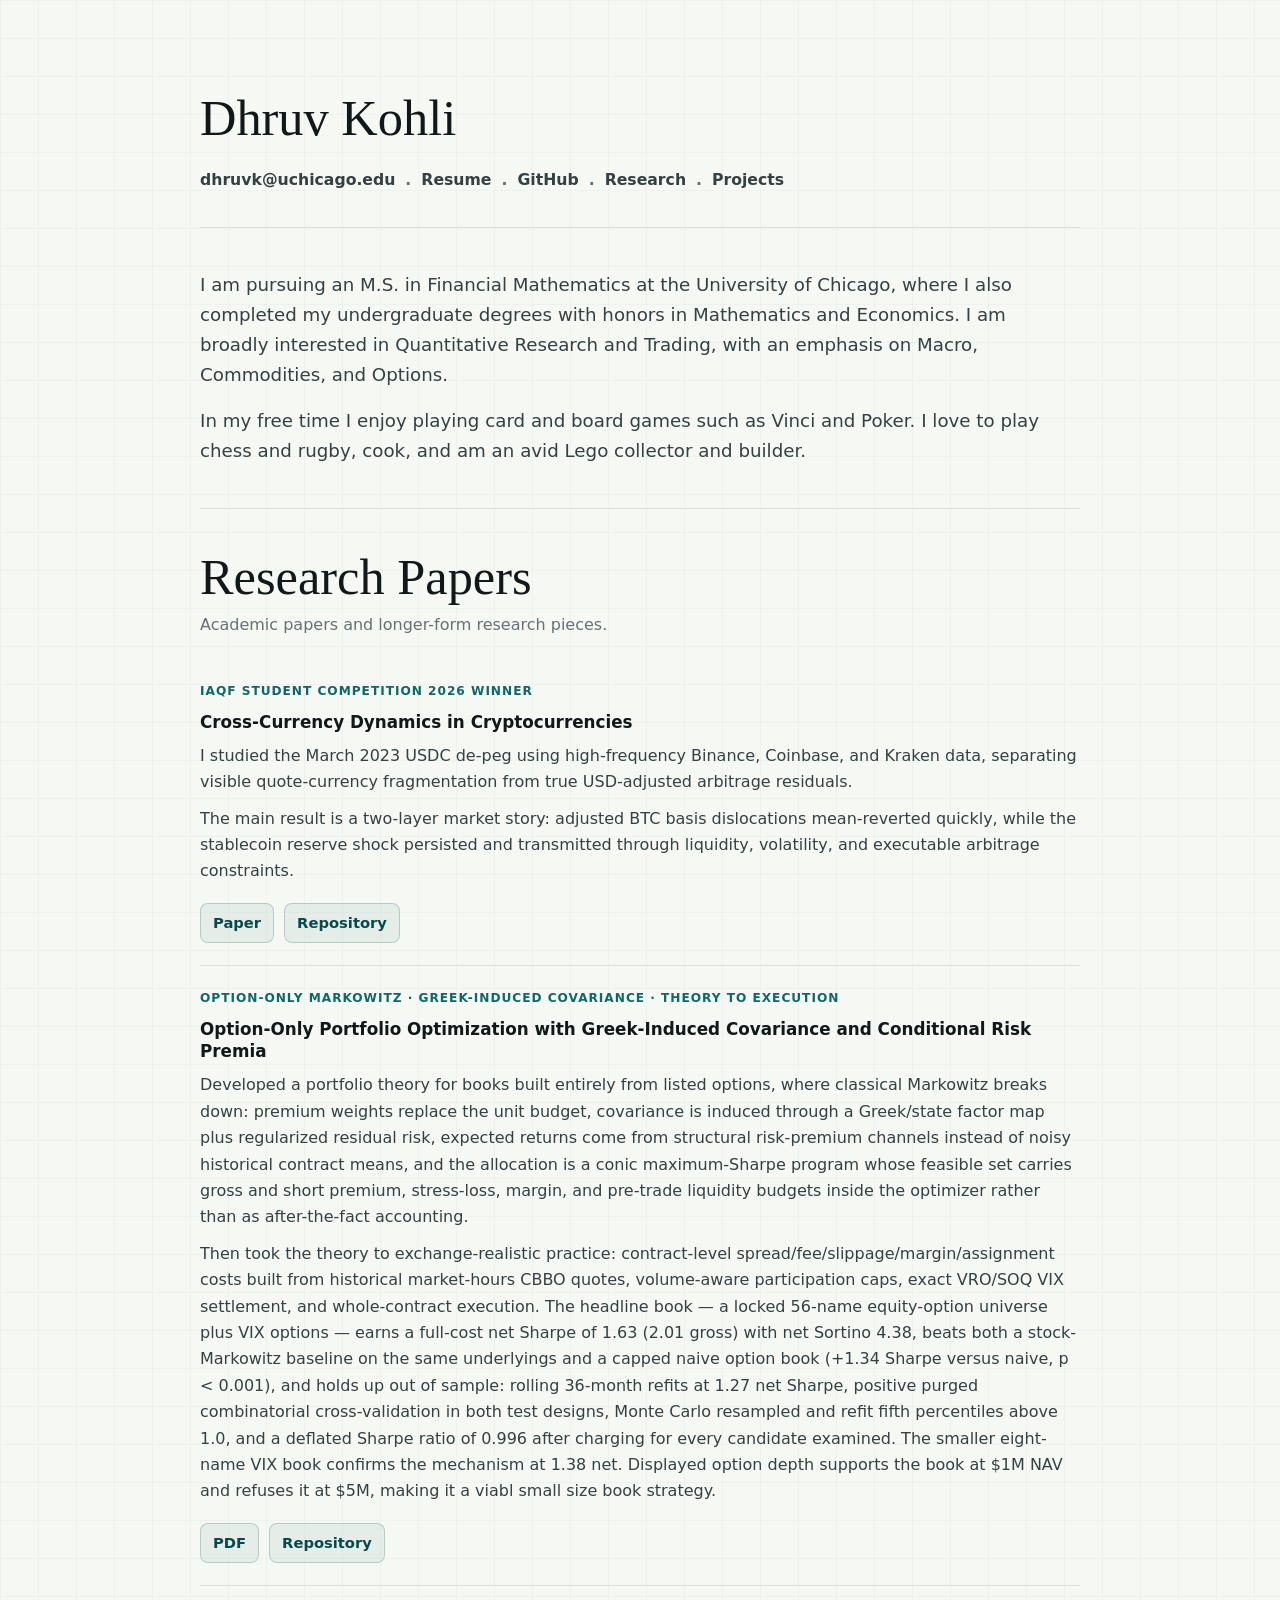
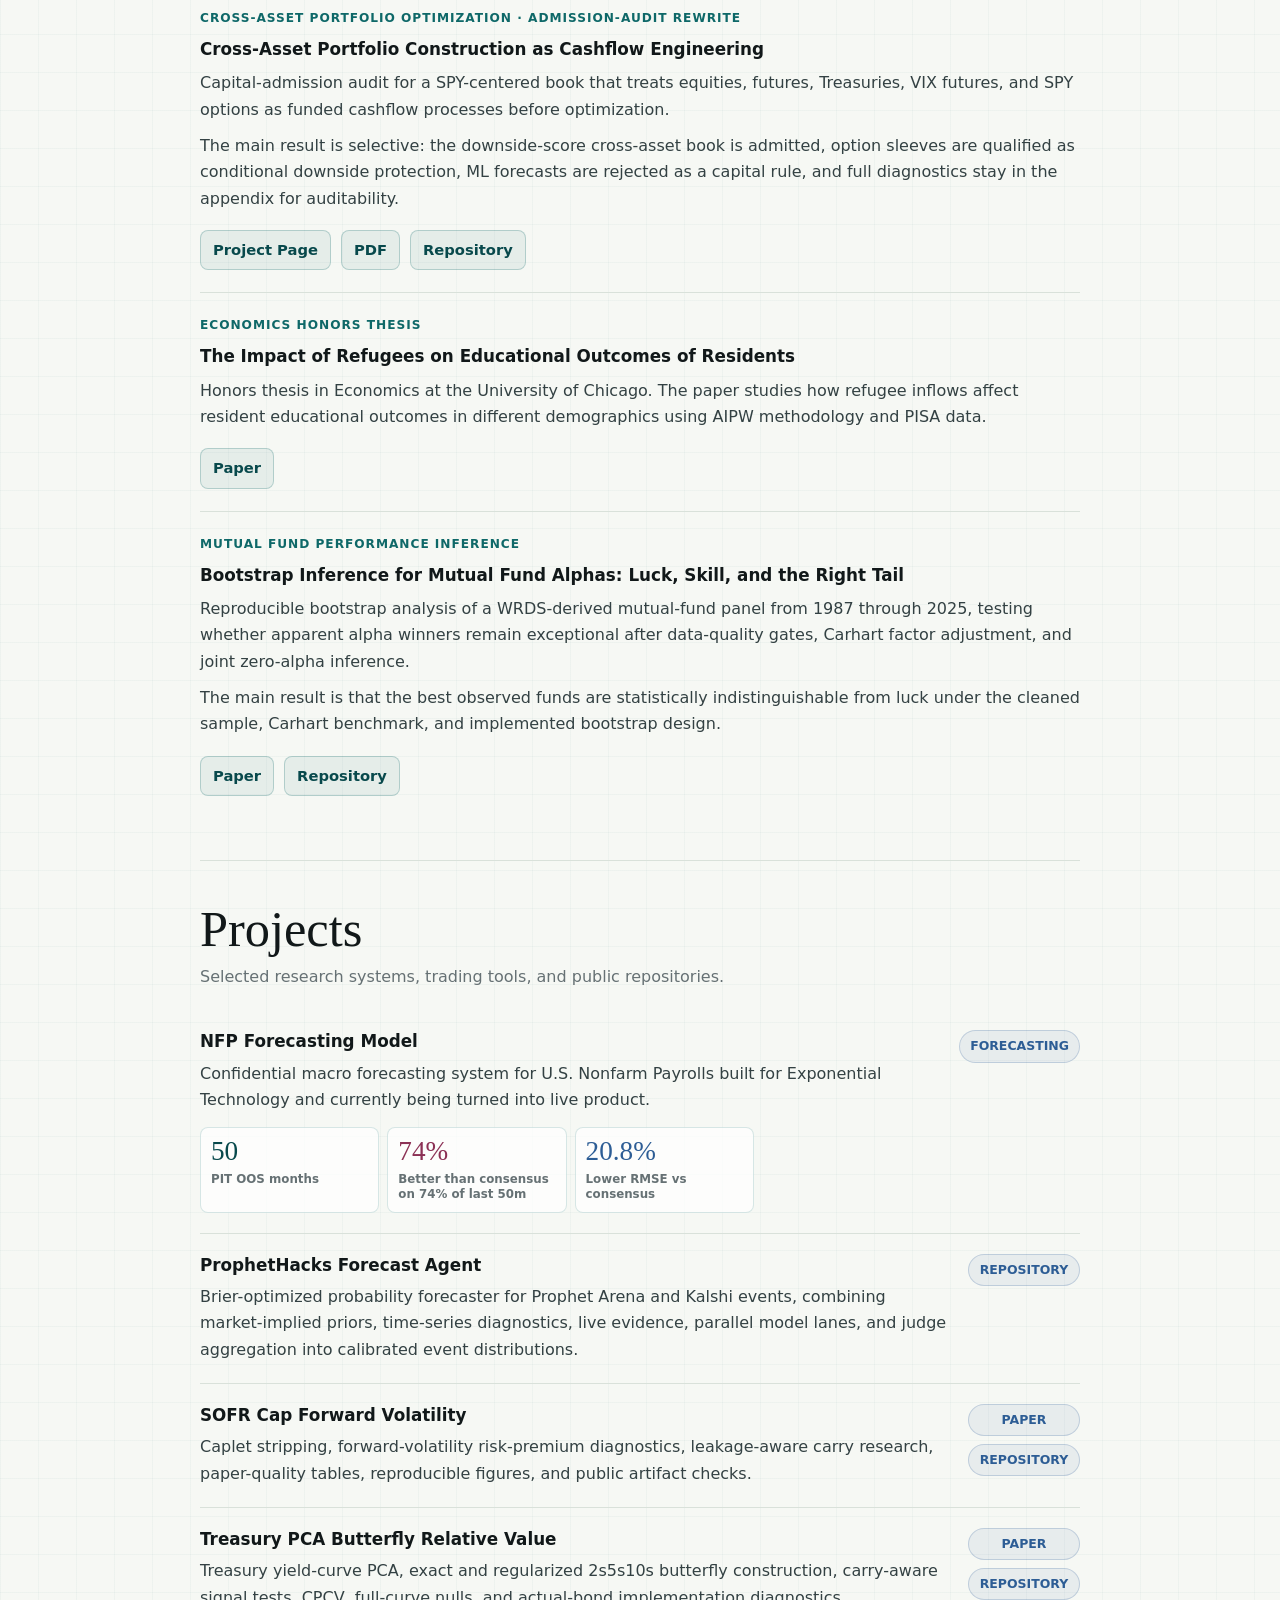
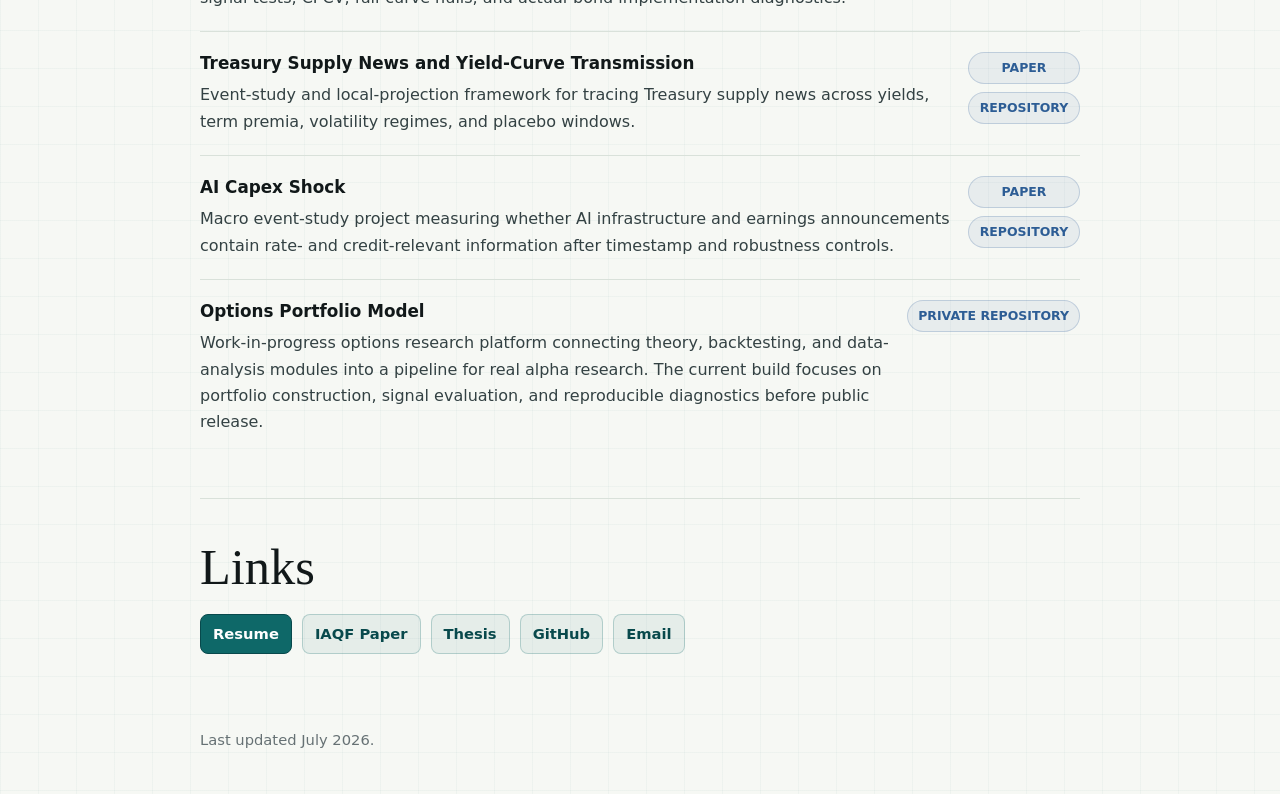
==== commit a53d6104: "update description of paper and its own page" ====
--- a/index.html
+++ b/index.html
@@ -111,12 +111,8 @@
               cross-validation in both test designs, Monte Carlo resampled and
               refit fifth percentiles above 1.0, and a deflated Sharpe ratio of
               0.996 after charging for every candidate examined. The smaller
-              eight-name VIX book confirms the mechanism at 1.38 net. Capacity
-              is a first-class result &mdash; displayed option depth supports
-              the book at $1M NAV and refuses it at $5M &mdash; and every
-              reported number is re-audited by a 386-check independent
-              verification harness on each build. Historical research
-              simulation, not a live track record.
+              eight-name VIX book confirms the mechanism at 1.38 net. Displayed option depth supports
+              the book at $1M NAV and refuses it at $5M, making it a viabl small size book strategy.
             </p>
           </div>
 
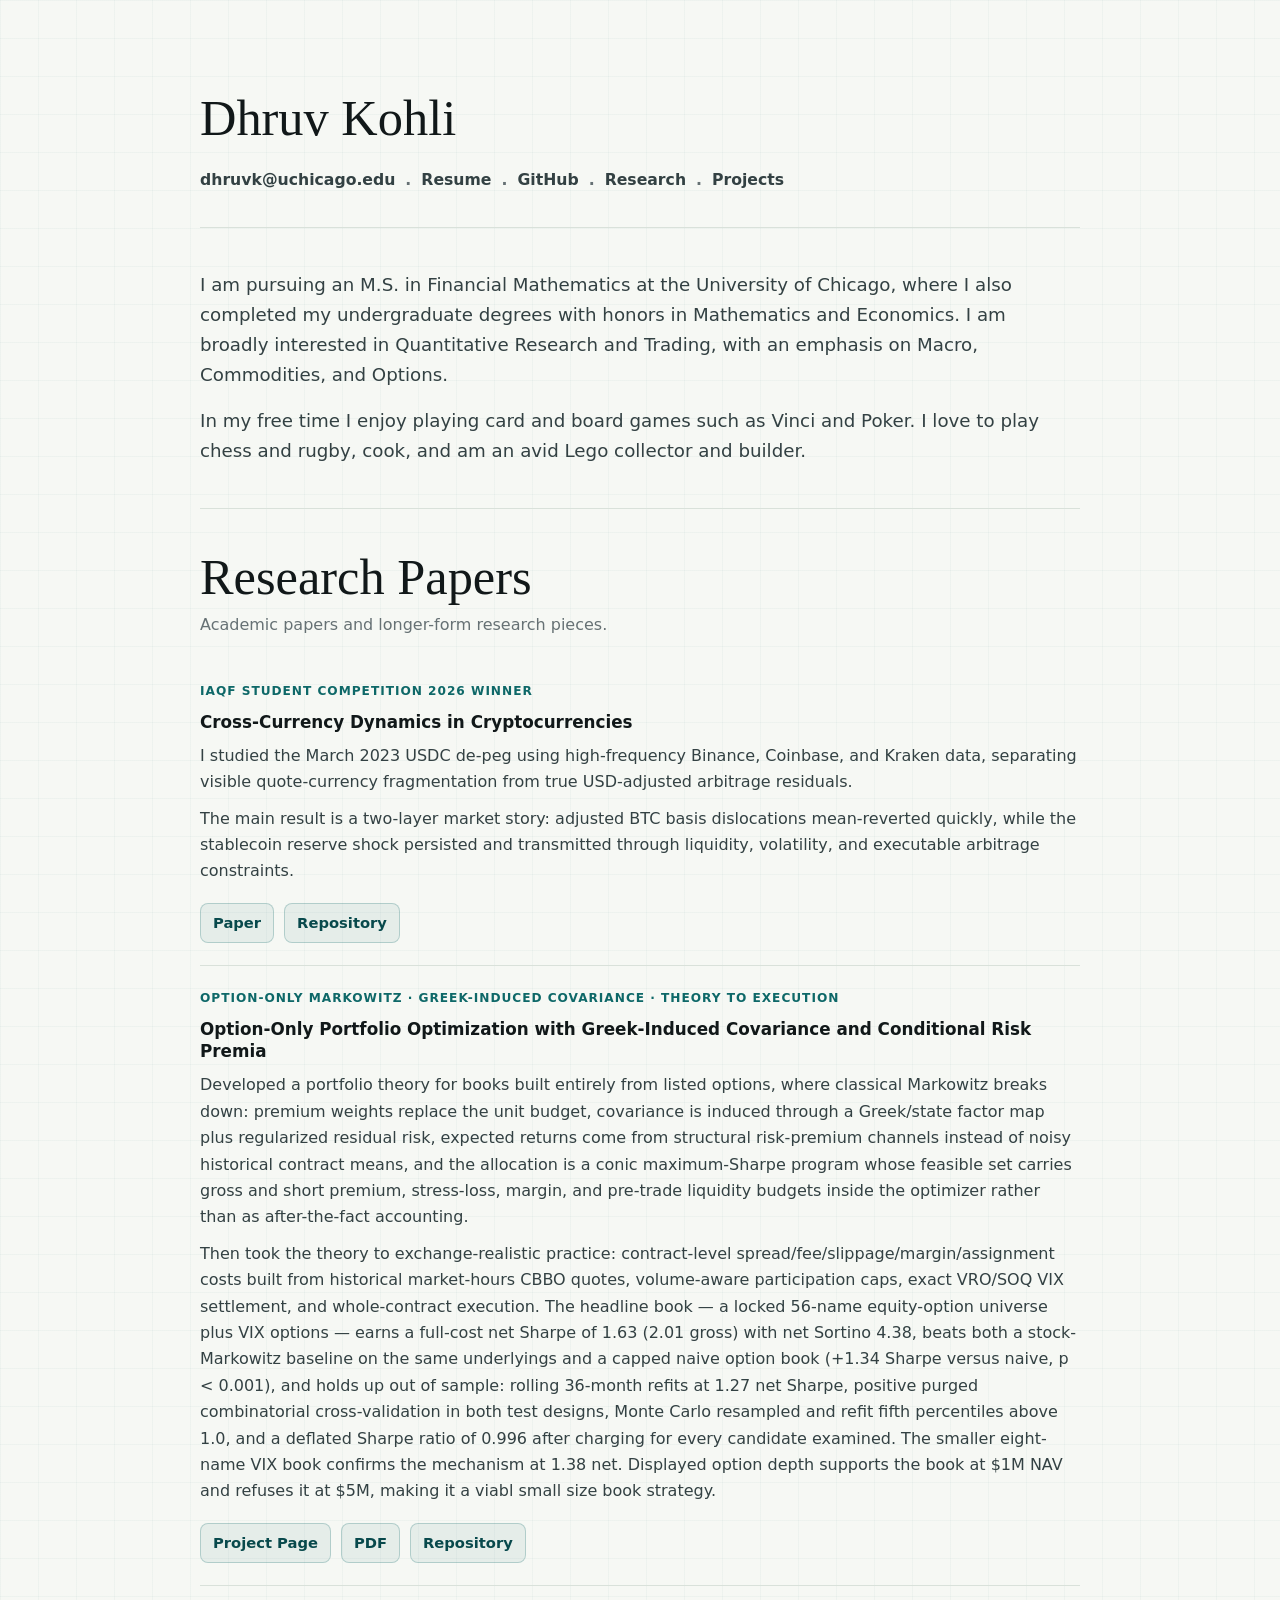
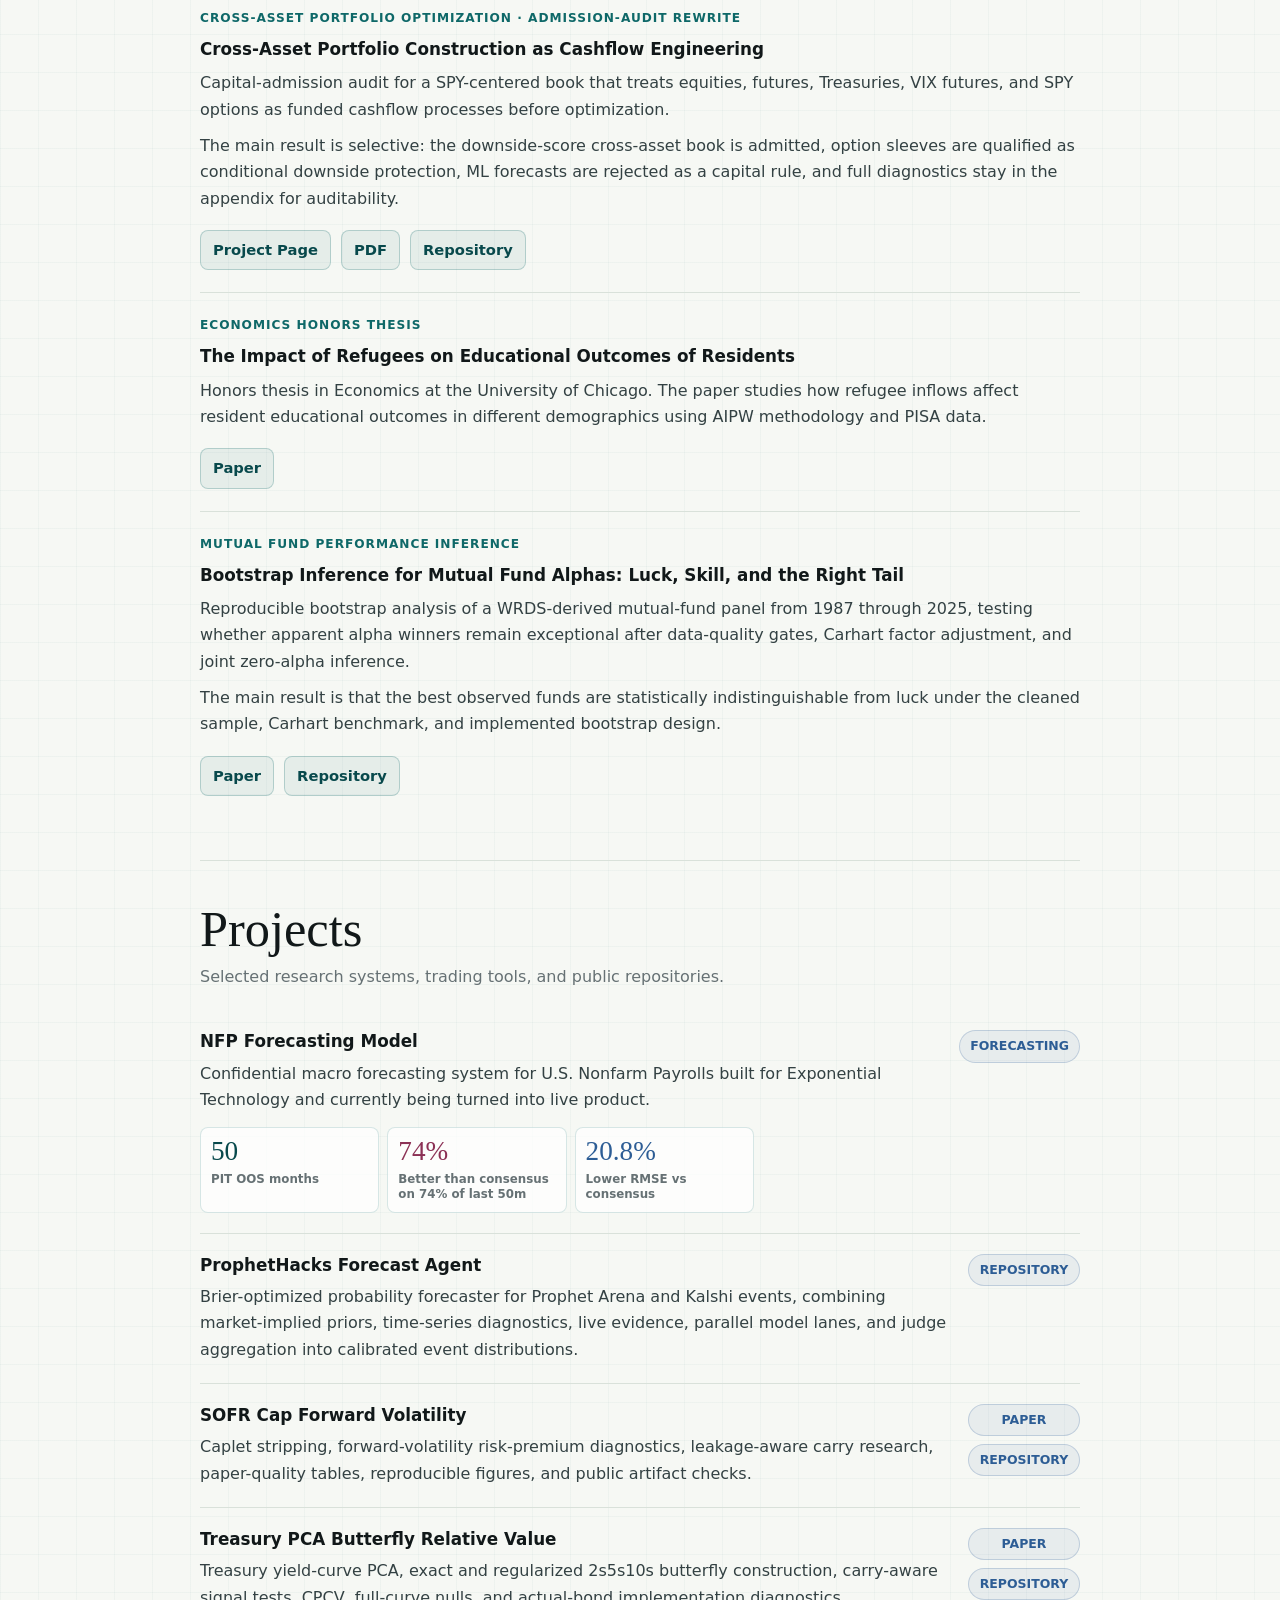
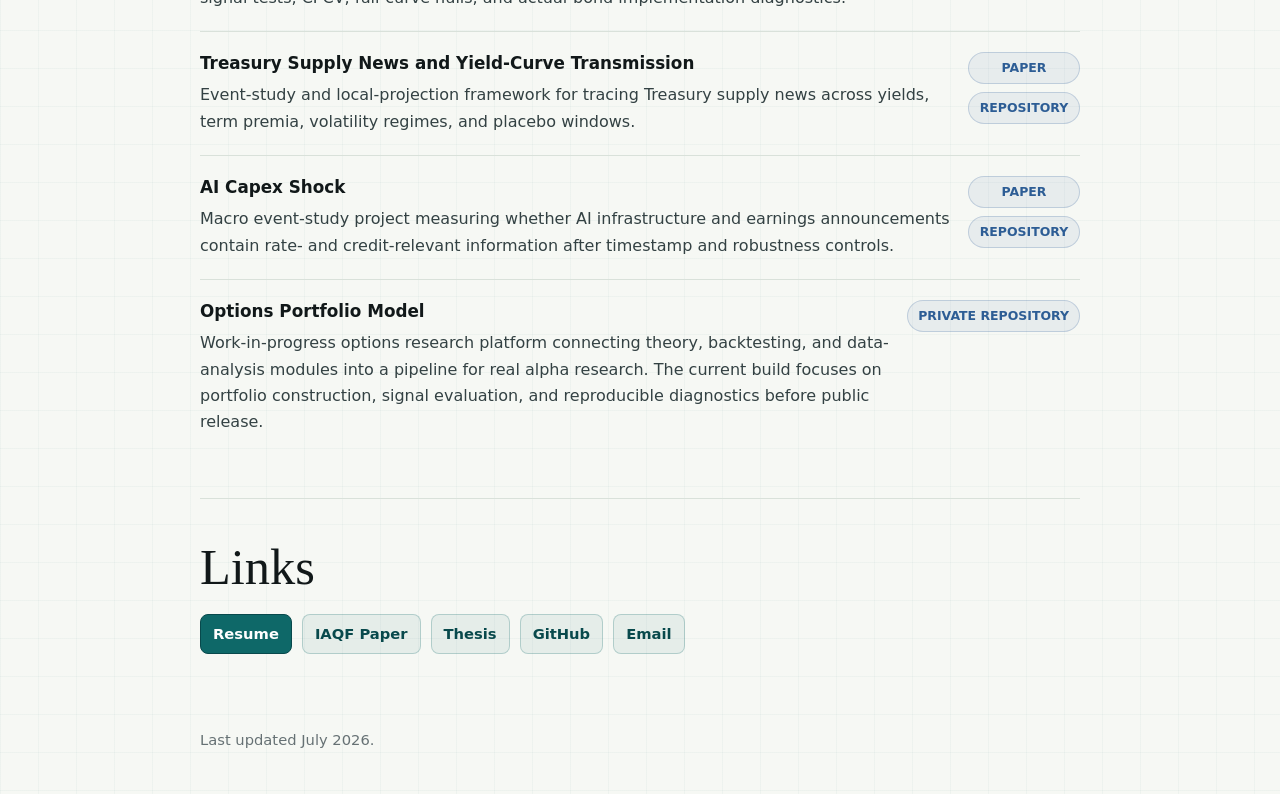
==== commit 282820a3: "updated live" ====
--- a/index.html
+++ b/index.html
@@ -82,7 +82,7 @@
           <div class="item-main">
             <p class="kicker">Option-Only Markowitz &middot; Greek-Induced Covariance &middot; Theory to Execution</p>
             <h3>
-              <a href="assets/papers/option_only_portfolio_optimization_dhruv_kohli.pdf?v=2026-07-08">
+              <a href="option_only_portfolio_optimization.html">
                 Option-Only Portfolio Optimization with Greek-Induced Covariance and Conditional Risk Premia
               </a>
             </h3>
@@ -117,6 +117,7 @@
           </div>
 
           <div class="action-links" aria-label="Option-only portfolio optimization paper links">
+            <a href="option_only_portfolio_optimization.html">Project Page</a>
             <a href="assets/papers/option_only_portfolio_optimization_dhruv_kohli.pdf?v=2026-07-08">PDF</a>
             <a href="https://github.com/dhruvk1432/Option_Portfolio_Greek_Risk_Premia">Repository</a>
           </div>
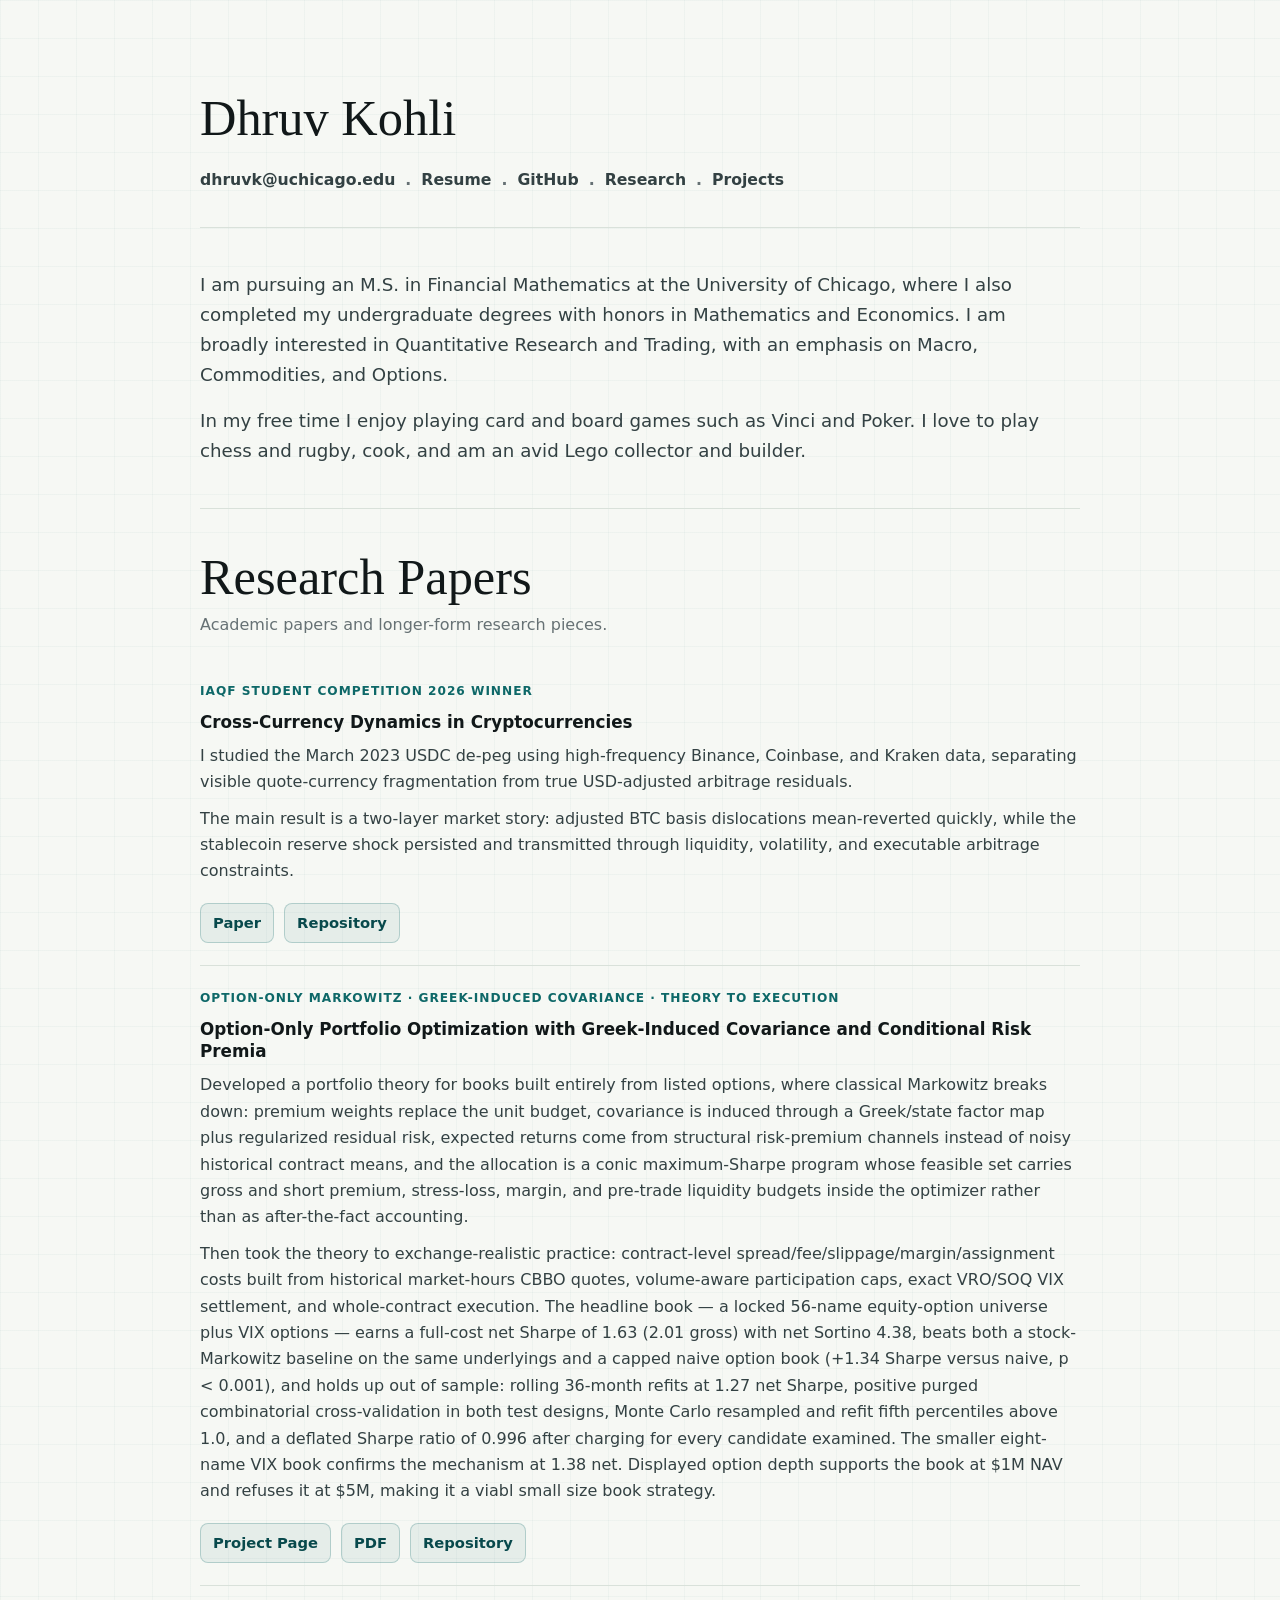
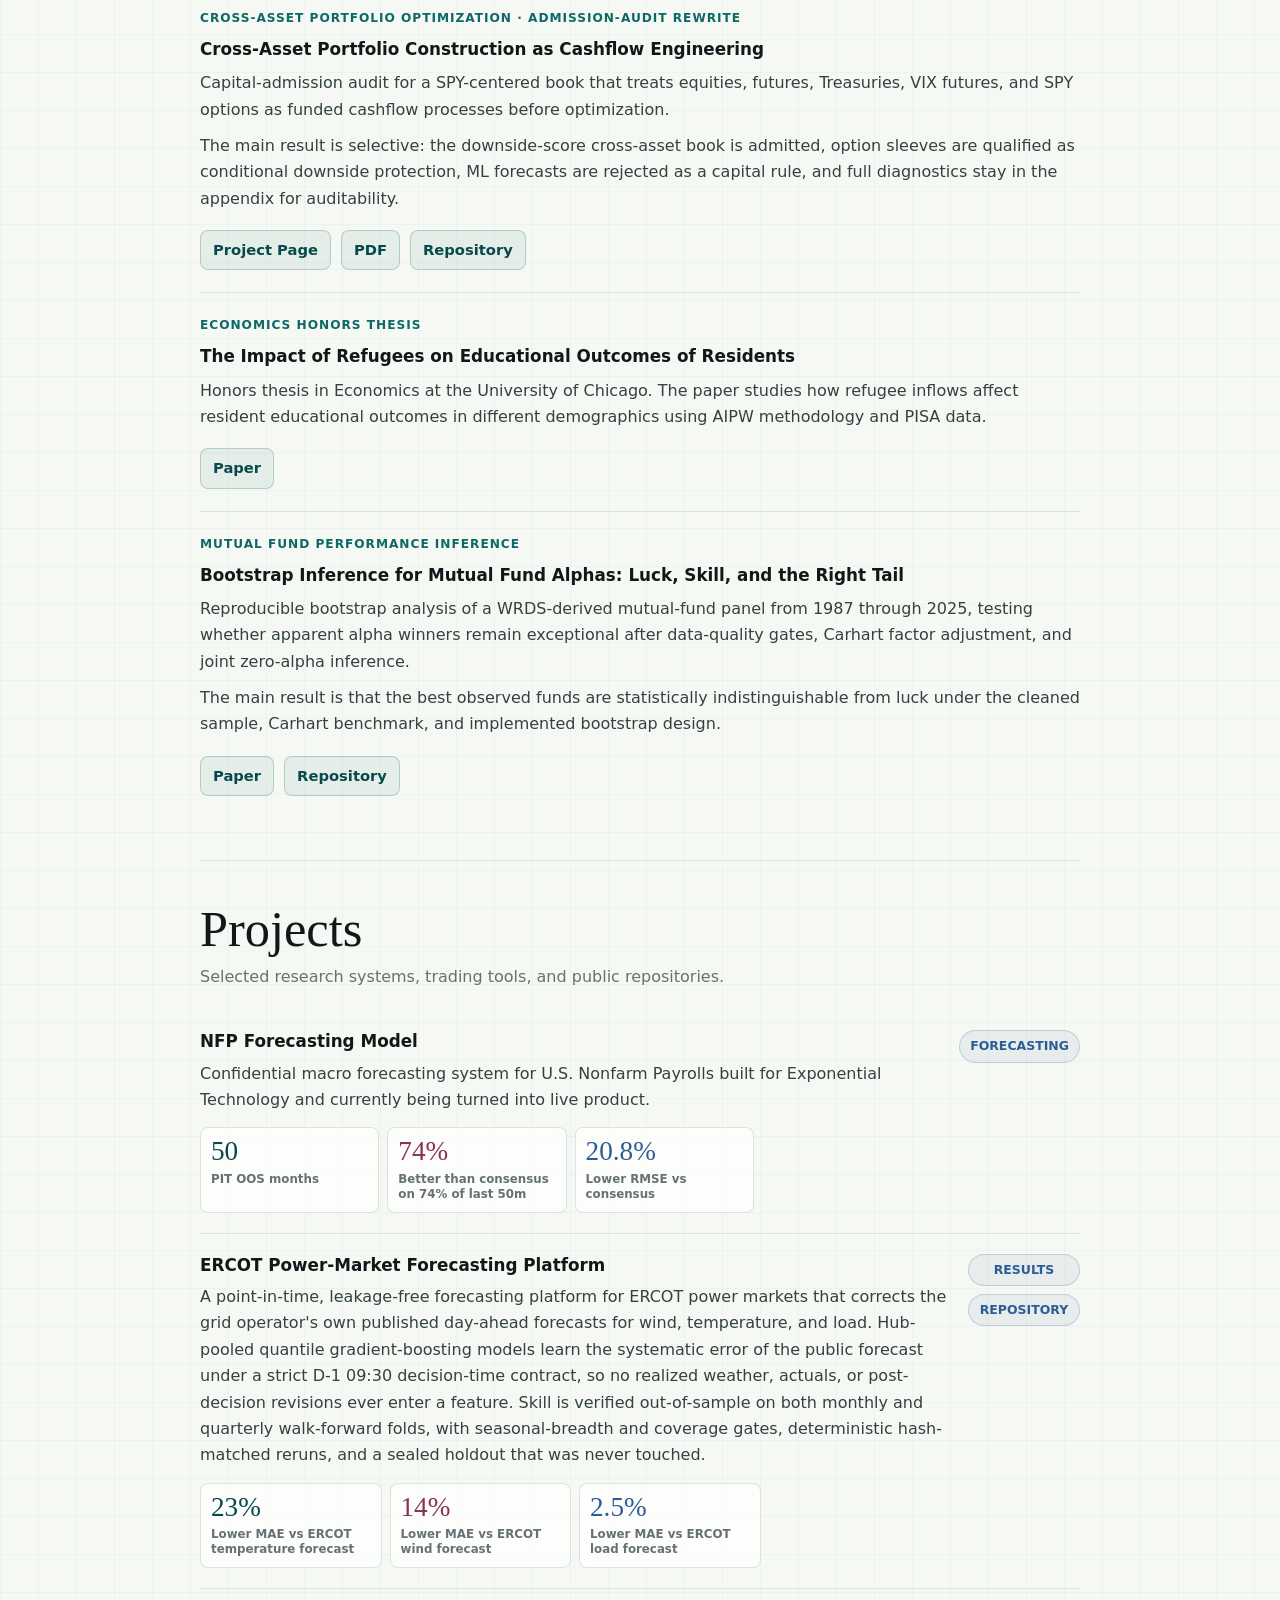
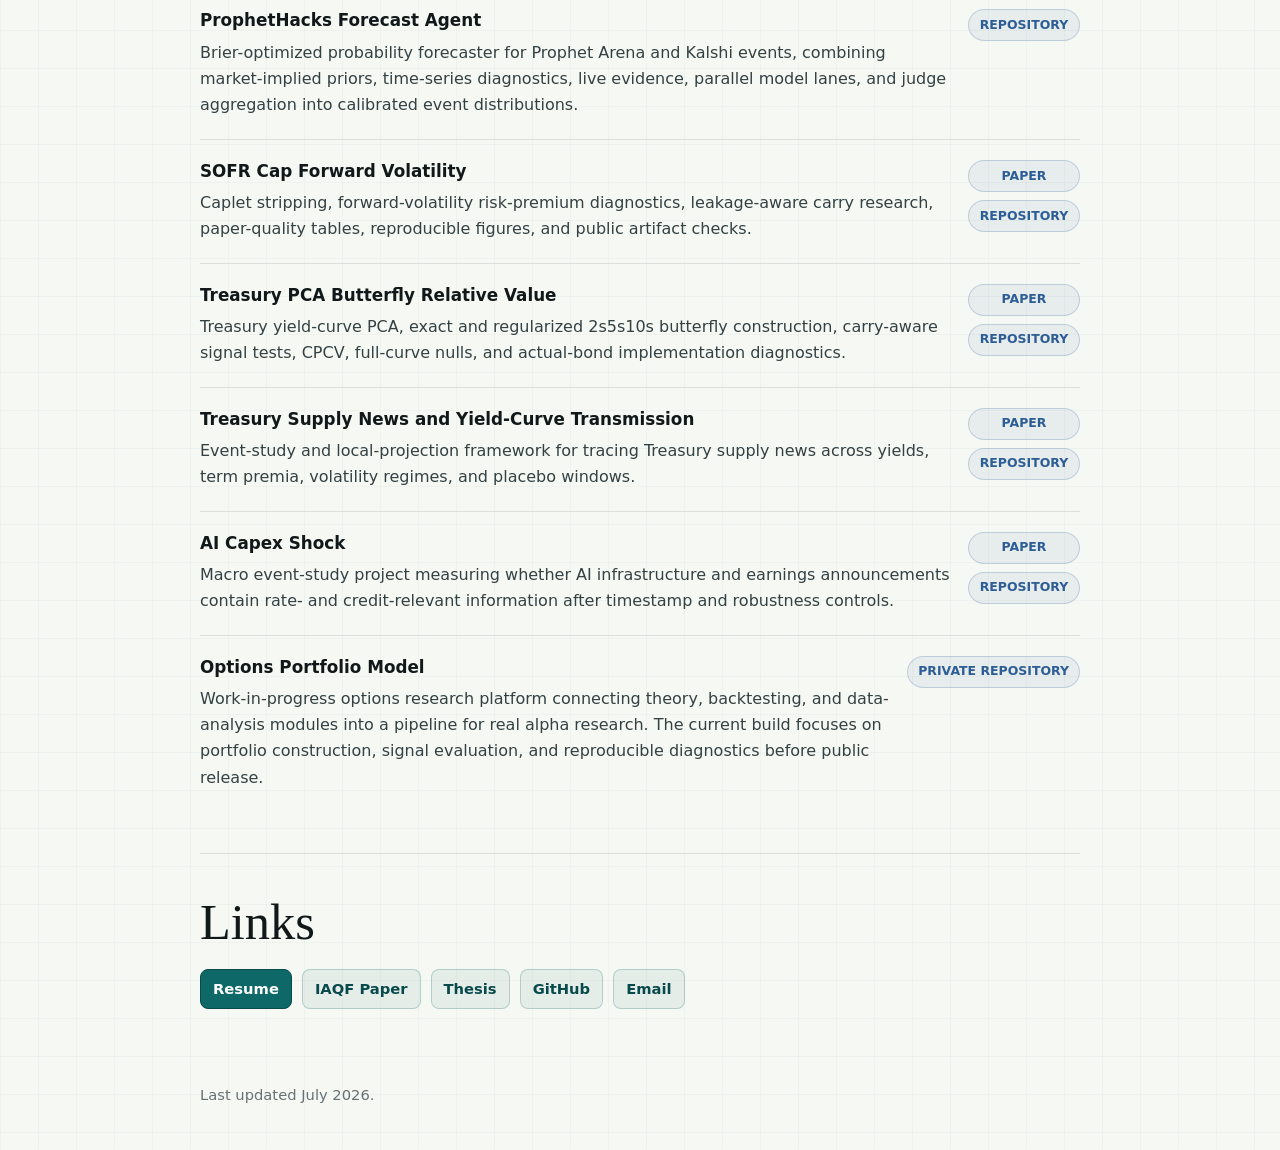
==== commit 4639944d: "Add ERCOT power-market forecasting project (2nd, after NFP) New Projects entry with fleshed-out blur" ====
--- a/index.html
+++ b/index.html
@@ -232,6 +232,41 @@
           </li>
           <li>
             <div>
+              <h3>ERCOT Power-Market Forecasting Platform</h3>
+              <p>
+                A point-in-time, leakage-free forecasting platform for ERCOT
+                power markets that corrects the grid operator's own published
+                day-ahead forecasts for wind, temperature, and load. Hub-pooled
+                quantile gradient-boosting models learn the systematic error of
+                the public forecast under a strict D-1 09:30 decision-time
+                contract, so no realized weather, actuals, or post-decision
+                revisions ever enter a feature. Skill is verified out-of-sample
+                on both monthly and quarterly walk-forward folds, with
+                seasonal-breadth and coverage gates, deterministic hash-matched
+                reruns, and a sealed holdout that was never touched.
+              </p>
+              <dl class="project-metrics" aria-label="ERCOT forecasting headline results">
+                <div>
+                  <dt>23%</dt>
+                  <dd>Lower MAE vs ERCOT temperature forecast</dd>
+                </div>
+                <div>
+                  <dt>14%</dt>
+                  <dd>Lower MAE vs ERCOT wind forecast</dd>
+                </div>
+                <div>
+                  <dt>2.5%</dt>
+                  <dd>Lower MAE vs ERCOT load forecast</dd>
+                </div>
+              </dl>
+            </div>
+            <div class="project-actions" aria-label="ERCOT Power-Market Forecasting Platform links">
+              <a href="assets/papers/ERCOT_Power_Forecasting_Results.pdf">Results</a>
+              <a href="https://github.com/dhruvk1432/Power_and_Weather">Repository</a>
+            </div>
+          </li>
+          <li>
+            <div>
               <h3>ProphetHacks Forecast Agent</h3>
               <p>
                 Brier-optimized probability forecaster for Prophet Arena and
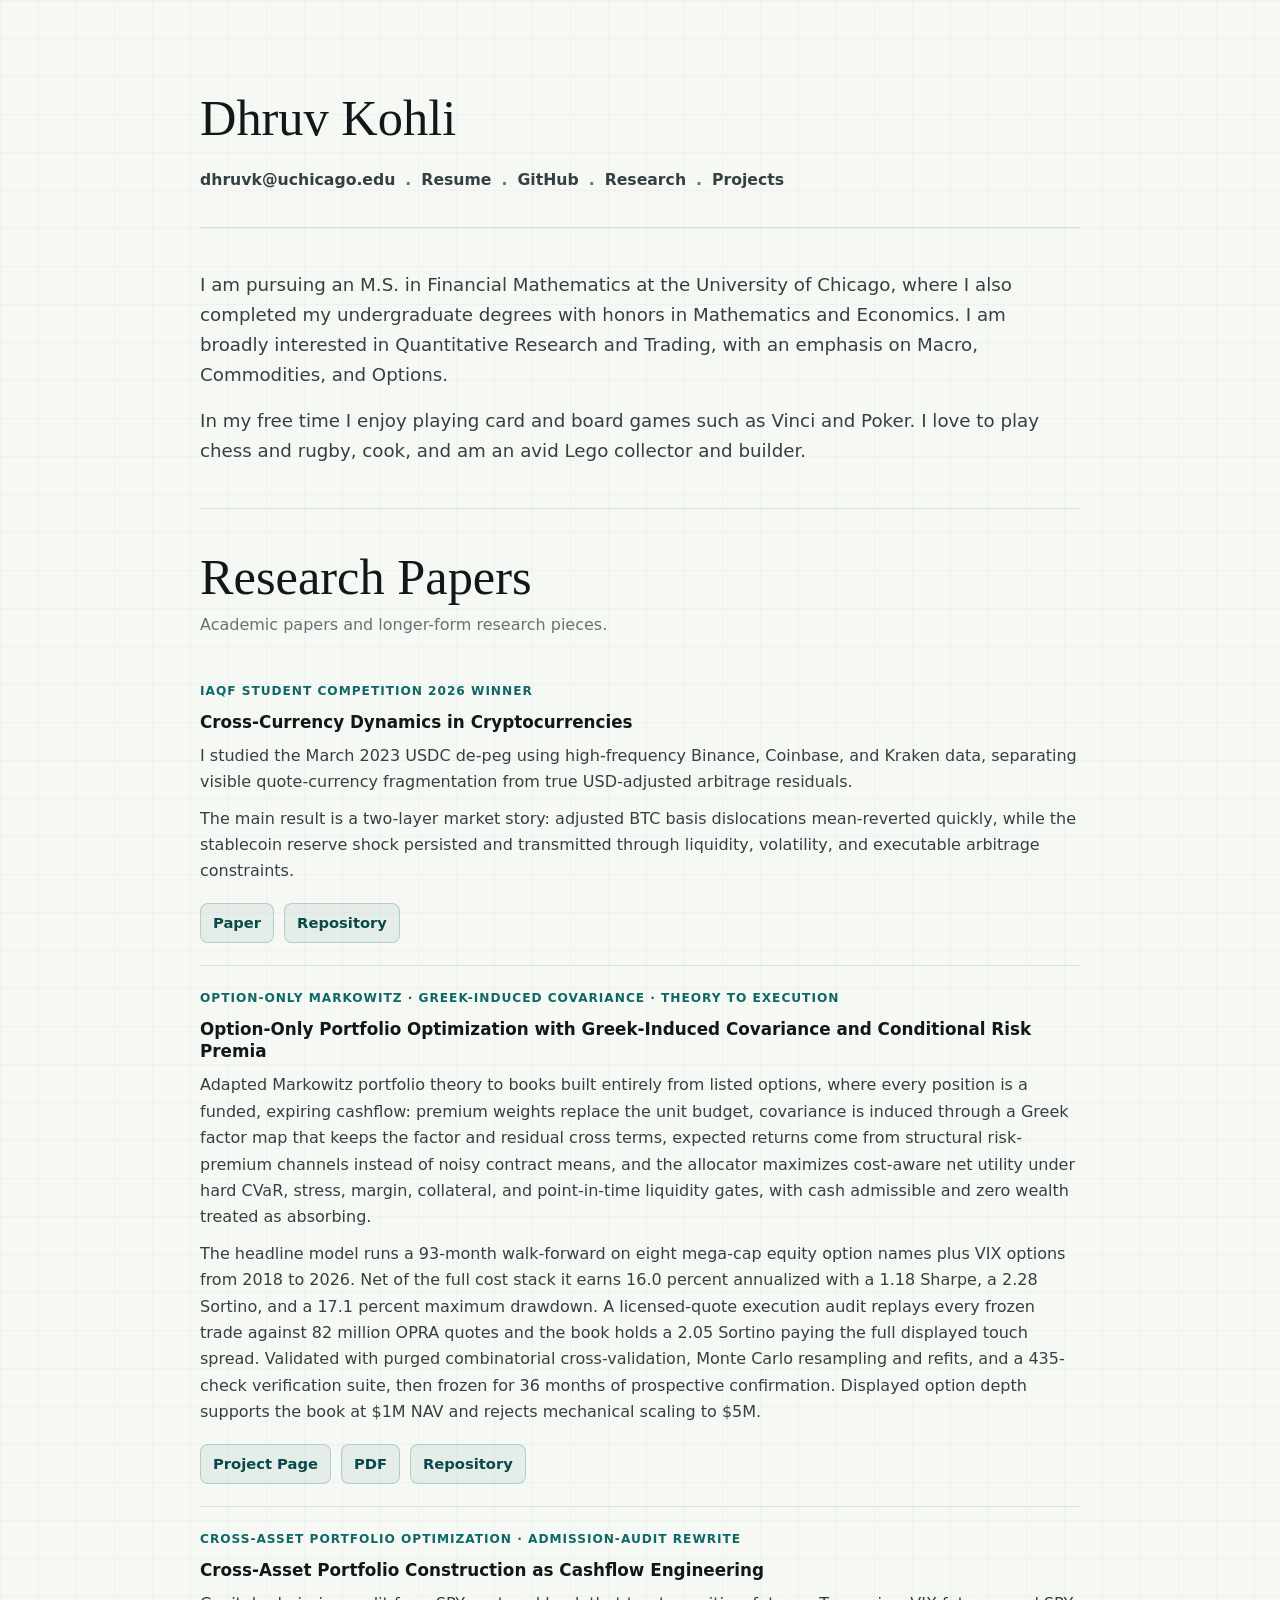
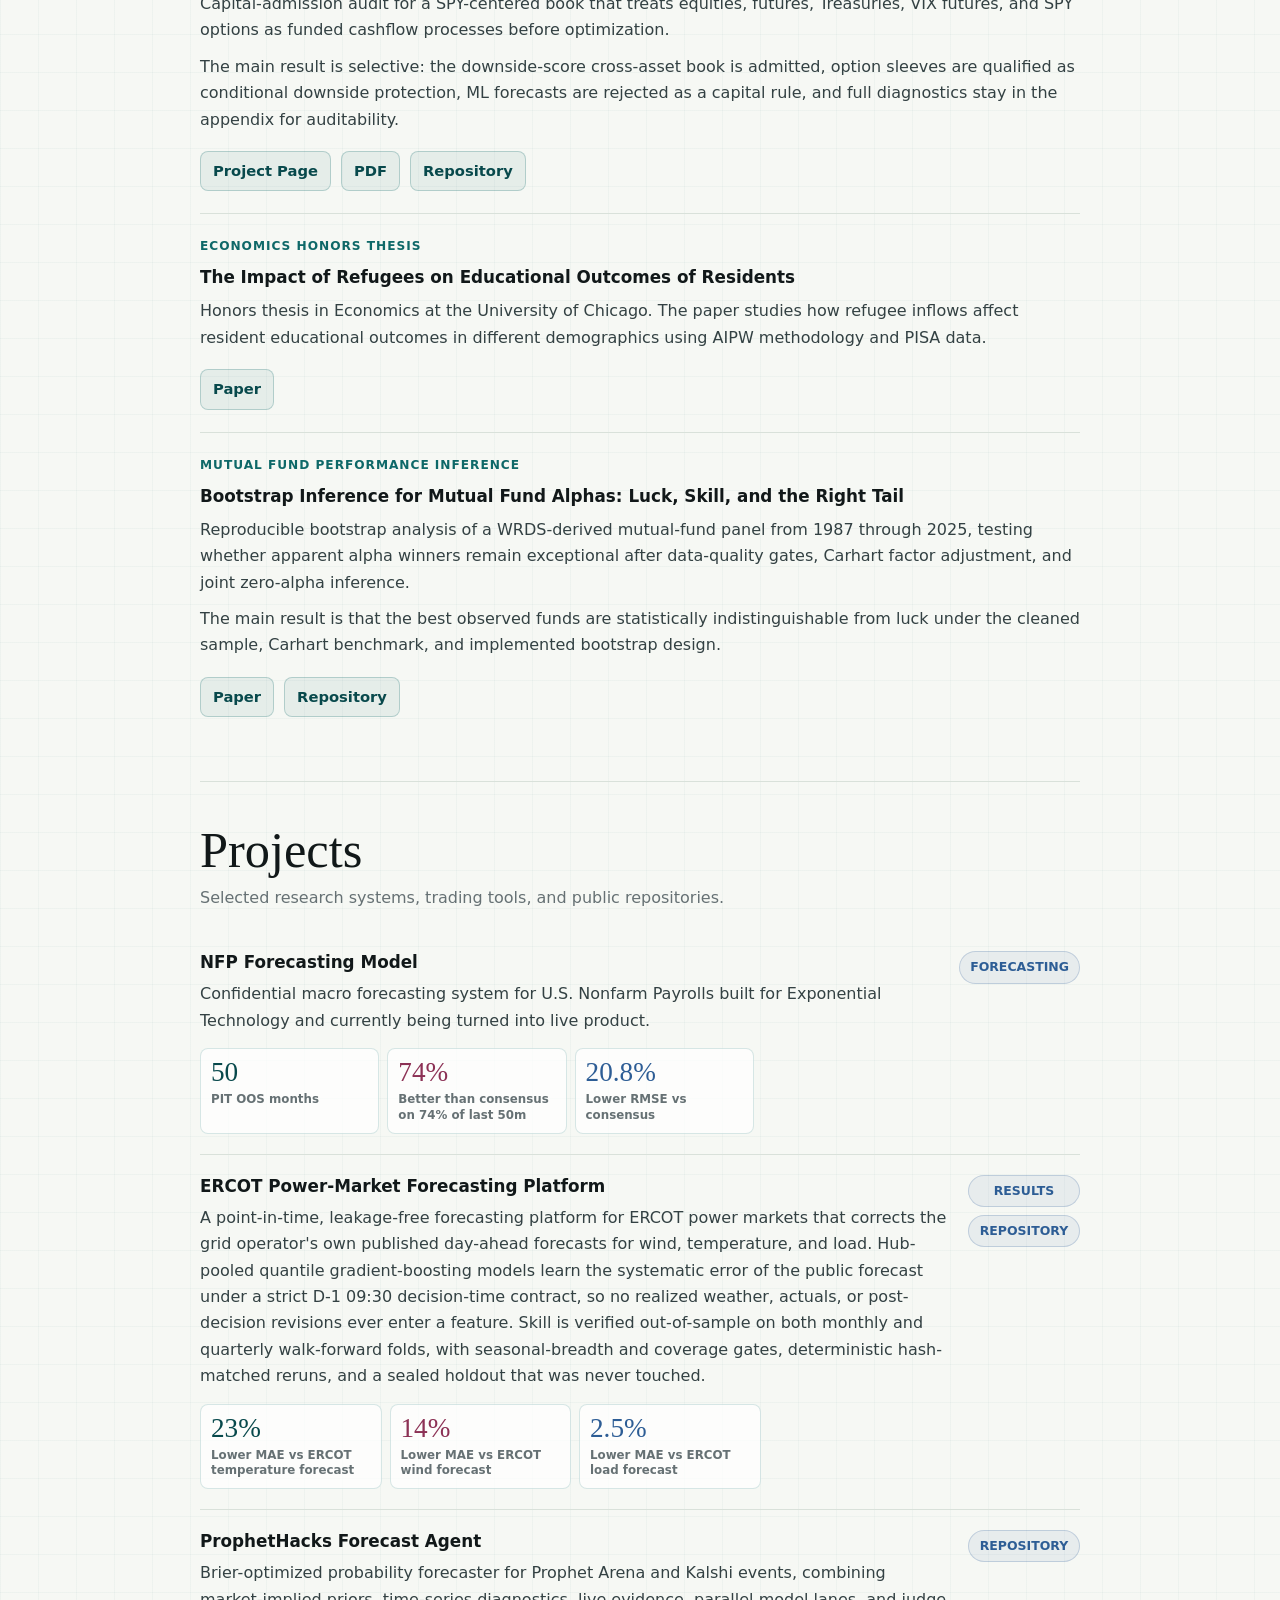
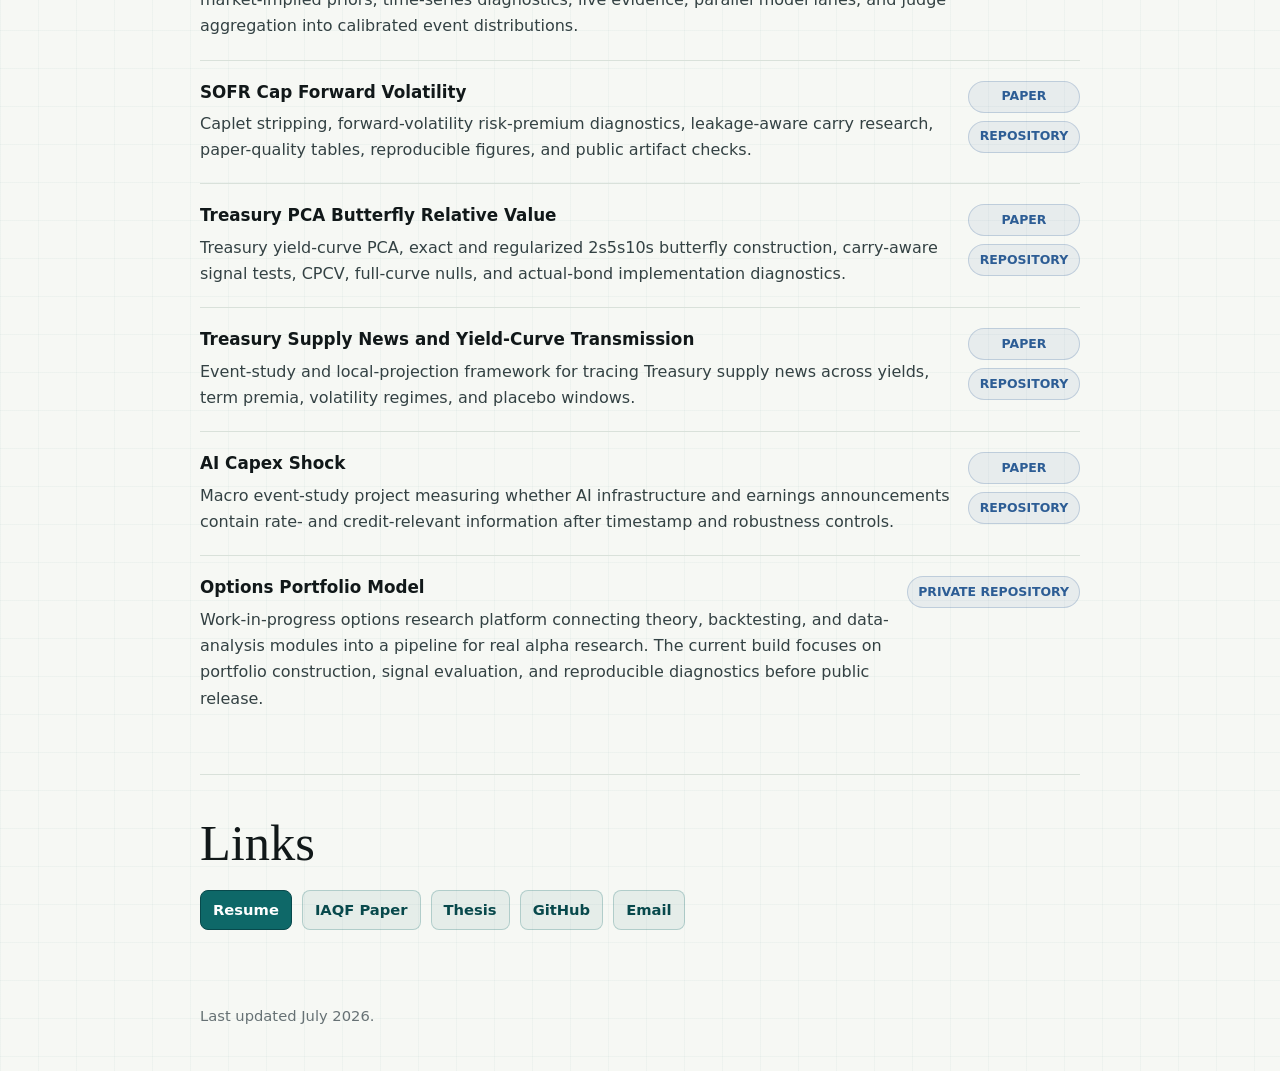
==== commit d3134c68: "Update option paper page to the restructured 20-page release New headline: High Ceiling Allocator on" ====
--- a/index.html
+++ b/index.html
@@ -87,38 +87,35 @@
               </a>
             </h3>
             <p>
-              Developed a portfolio theory for books built entirely from listed
-              options, where classical Markowitz breaks down: premium weights
-              replace the unit budget, covariance is induced through a
-              Greek/state factor map plus regularized residual risk, expected
-              returns come from structural risk-premium channels instead of
-              noisy historical contract means, and the allocation is a conic
-              maximum-Sharpe program whose feasible set carries gross and short
-              premium, stress-loss, margin, and pre-trade liquidity budgets
-              inside the optimizer rather than as after-the-fact accounting.
-            </p>
-            <p>
-              Then took the theory to exchange-realistic practice: contract-level
-              spread/fee/slippage/margin/assignment costs built from historical
-              market-hours CBBO quotes, volume-aware participation caps, exact
-              VRO/SOQ VIX settlement, and whole-contract execution. The headline
-              book &mdash; a locked 56-name equity-option universe plus VIX
-              options &mdash; earns a full-cost net Sharpe of 1.63 (2.01 gross)
-              with net Sortino 4.38, beats both a stock-Markowitz baseline on
-              the same underlyings and a capped naive option book (+1.34 Sharpe
-              versus naive, p &lt; 0.001), and holds up out of sample: rolling
-              36-month refits at 1.27 net Sharpe, positive purged combinatorial
-              cross-validation in both test designs, Monte Carlo resampled and
-              refit fifth percentiles above 1.0, and a deflated Sharpe ratio of
-              0.996 after charging for every candidate examined. The smaller
-              eight-name VIX book confirms the mechanism at 1.38 net. Displayed option depth supports
-              the book at $1M NAV and refuses it at $5M, making it a viabl small size book strategy.
+              Adapted Markowitz portfolio theory to books built entirely from
+              listed options, where every position is a funded, expiring
+              cashflow: premium weights replace the unit budget, covariance is
+              induced through a Greek factor map that keeps the factor and
+              residual cross terms, expected returns come from structural
+              risk-premium channels instead of noisy contract means, and the
+              allocator maximizes cost-aware net utility under hard CVaR,
+              stress, margin, collateral, and point-in-time liquidity gates,
+              with cash admissible and zero wealth treated as absorbing.
+            </p>
+            <p>
+              The headline model runs a 93-month walk-forward on eight
+              mega-cap equity option names plus VIX options from 2018 to
+              2026. Net of the full cost stack it earns 16.0 percent
+              annualized with a 1.18 Sharpe, a 2.28 Sortino, and a 17.1
+              percent maximum drawdown. A licensed-quote execution audit
+              replays every frozen trade against 82 million OPRA quotes and
+              the book holds a 2.05 Sortino paying the full displayed touch
+              spread. Validated with purged combinatorial cross-validation,
+              Monte Carlo resampling and refits, and a 435-check verification
+              suite, then frozen for 36 months of prospective confirmation.
+              Displayed option depth supports the book at $1M NAV and rejects
+              mechanical scaling to $5M.
             </p>
           </div>
 
           <div class="action-links" aria-label="Option-only portfolio optimization paper links">
             <a href="option_only_portfolio_optimization.html">Project Page</a>
-            <a href="assets/papers/option_only_portfolio_optimization_dhruv_kohli.pdf?v=2026-07-08">PDF</a>
+            <a href="assets/papers/option_only_portfolio_optimization_dhruv_kohli.pdf?v=2026-07-15">PDF</a>
             <a href="https://github.com/dhruvk1432/Option_Portfolio_Greek_Risk_Premia">Repository</a>
           </div>
         </article>
